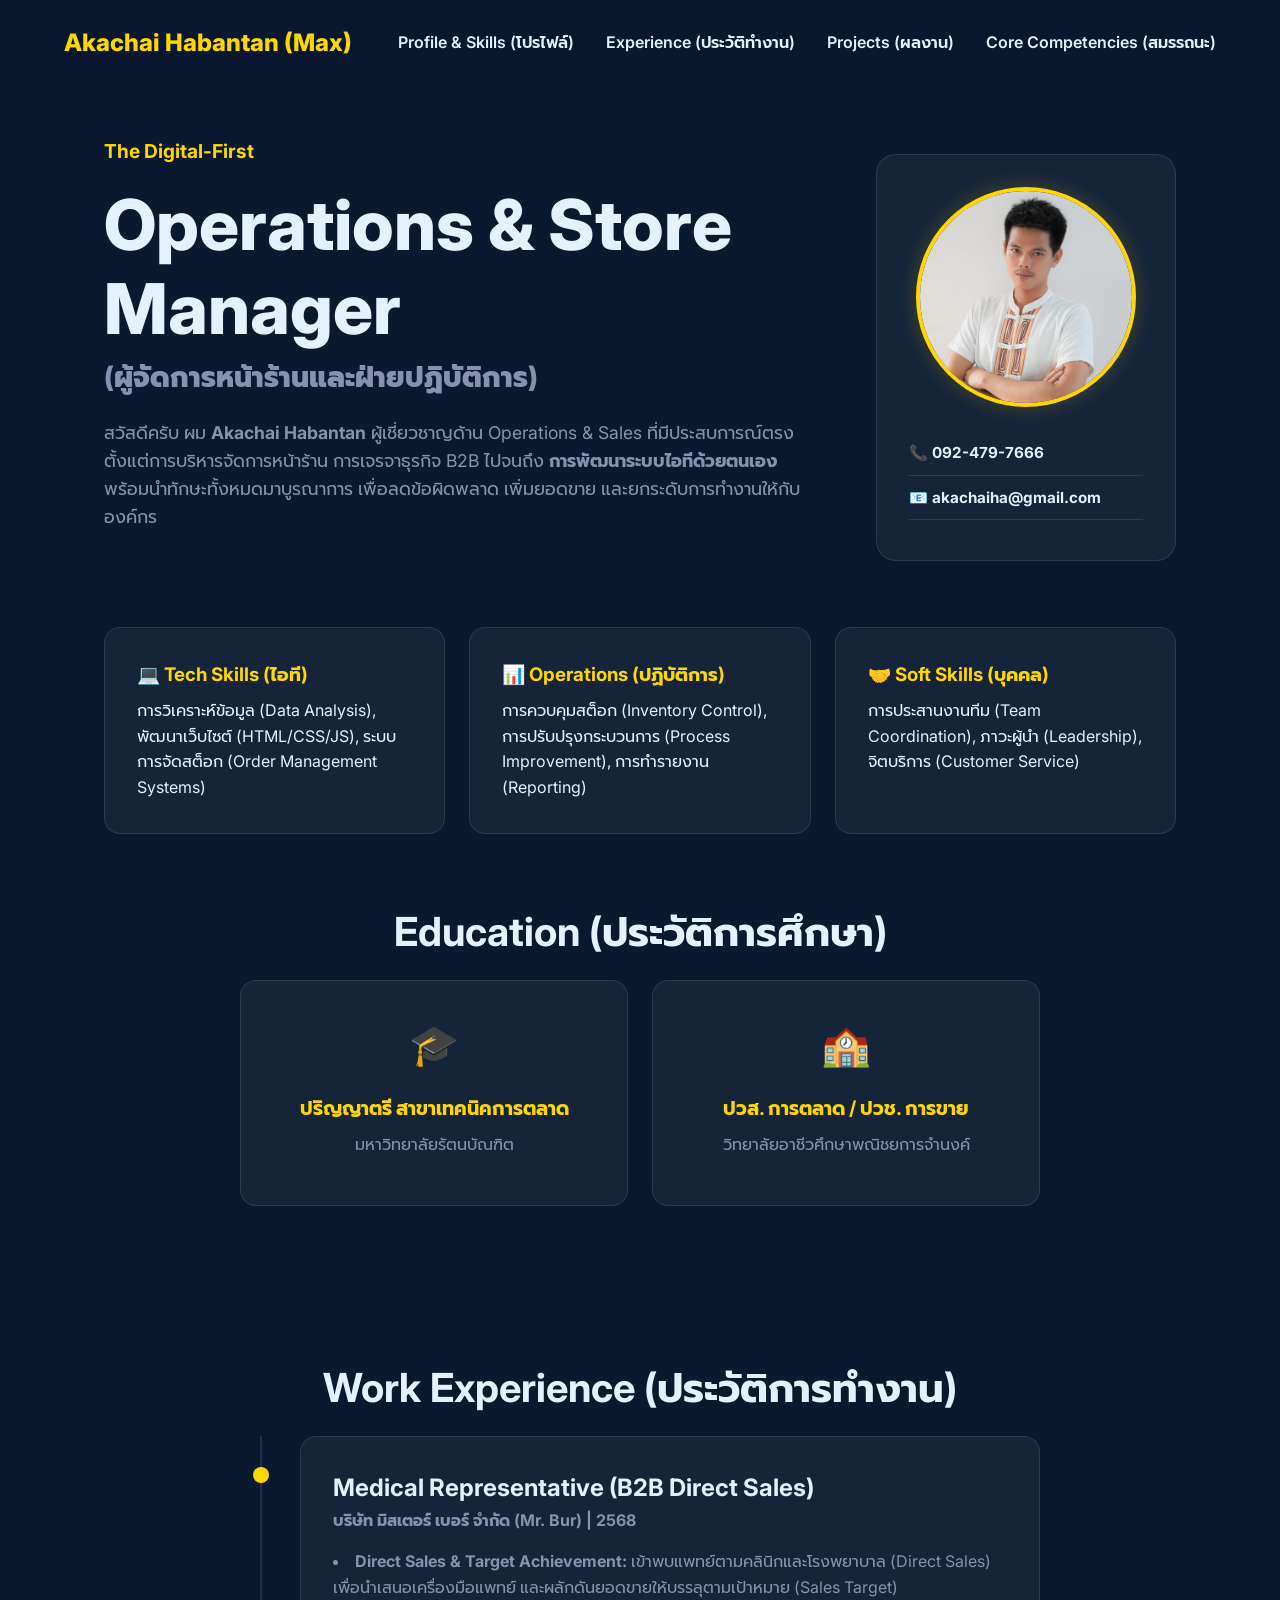
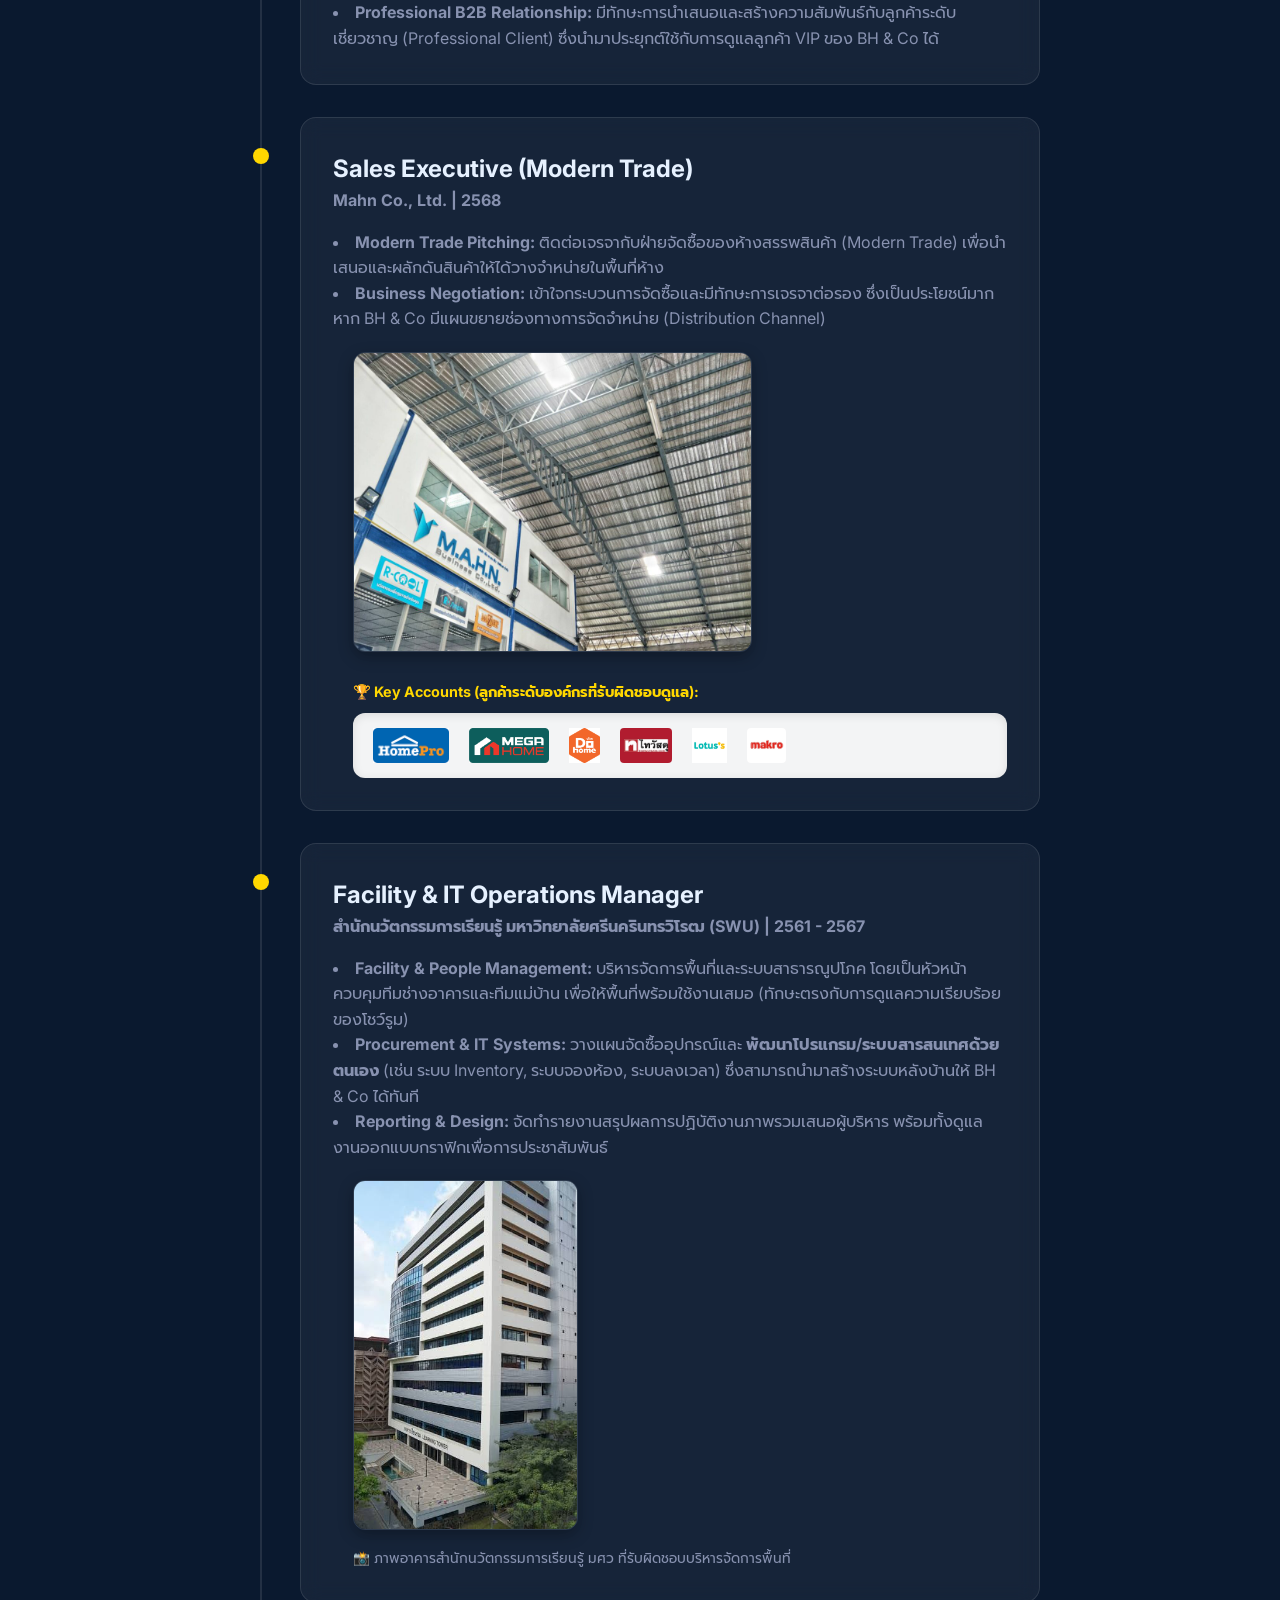
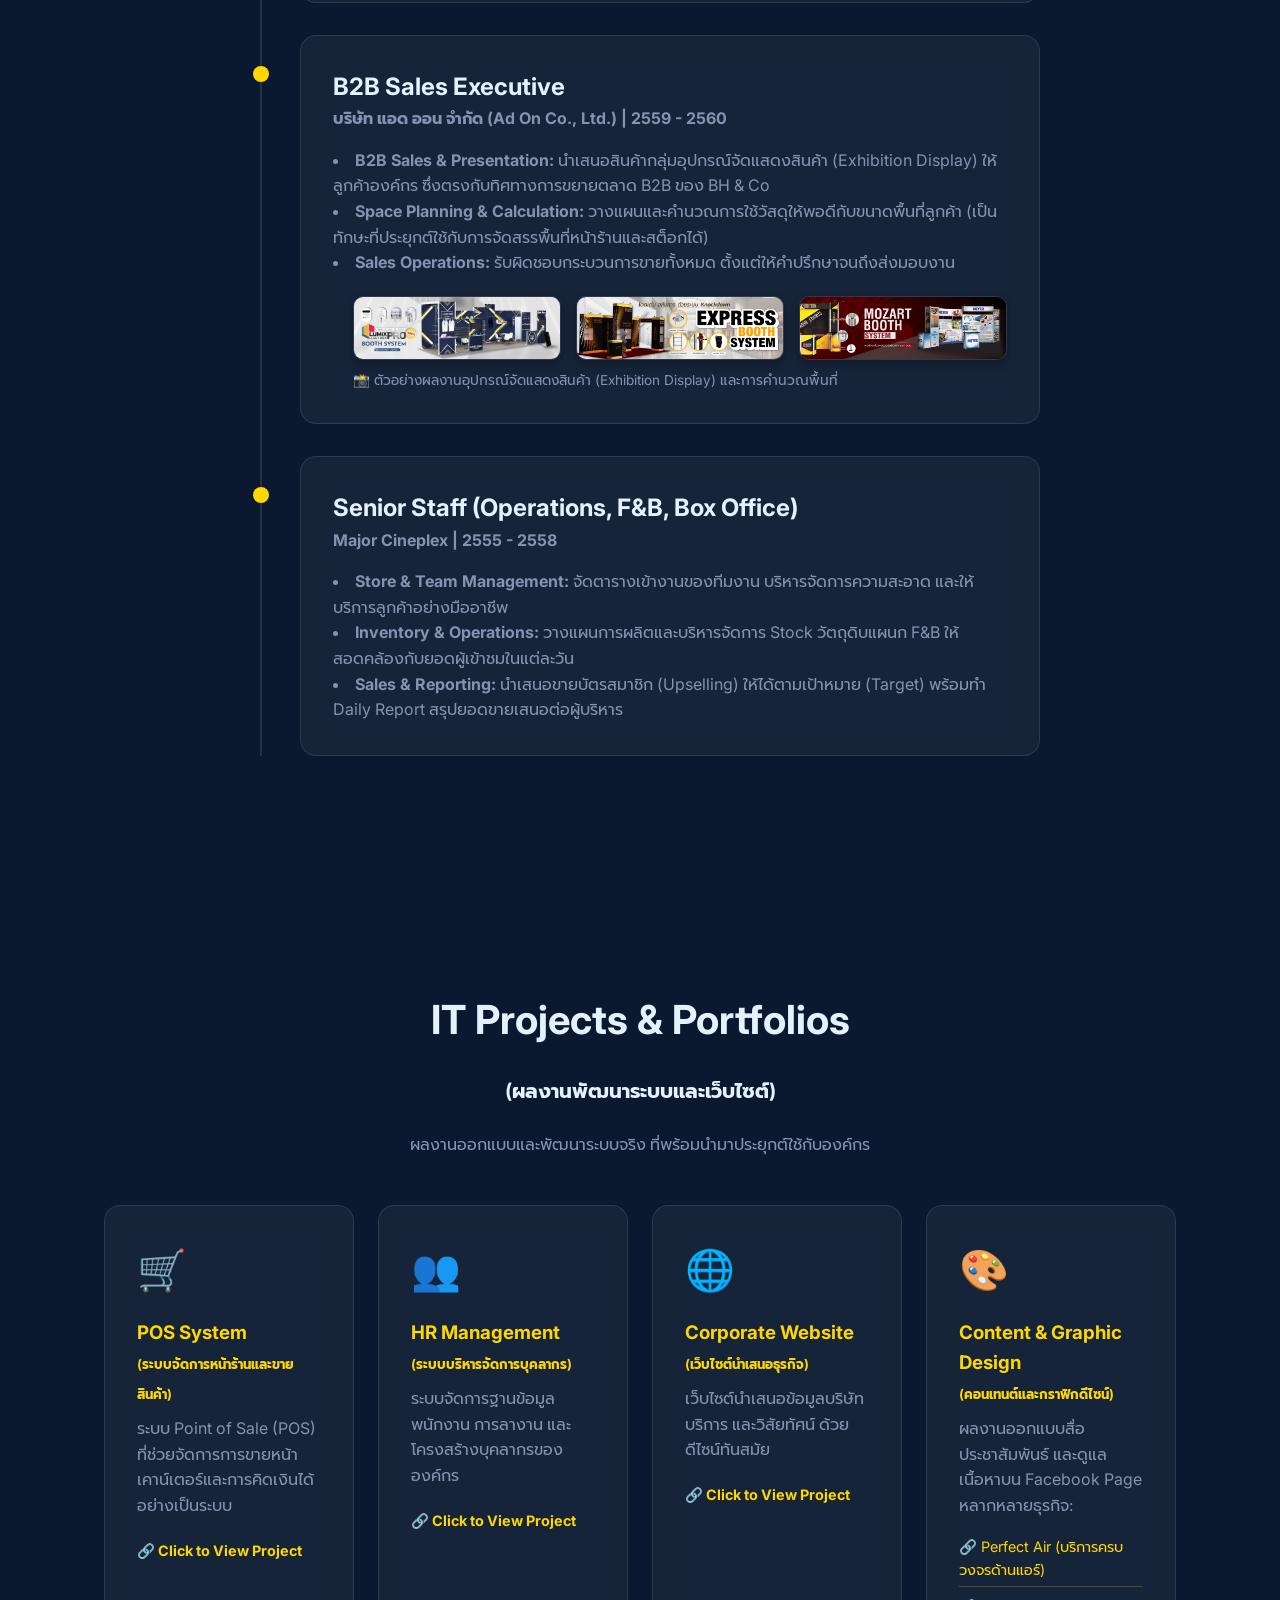
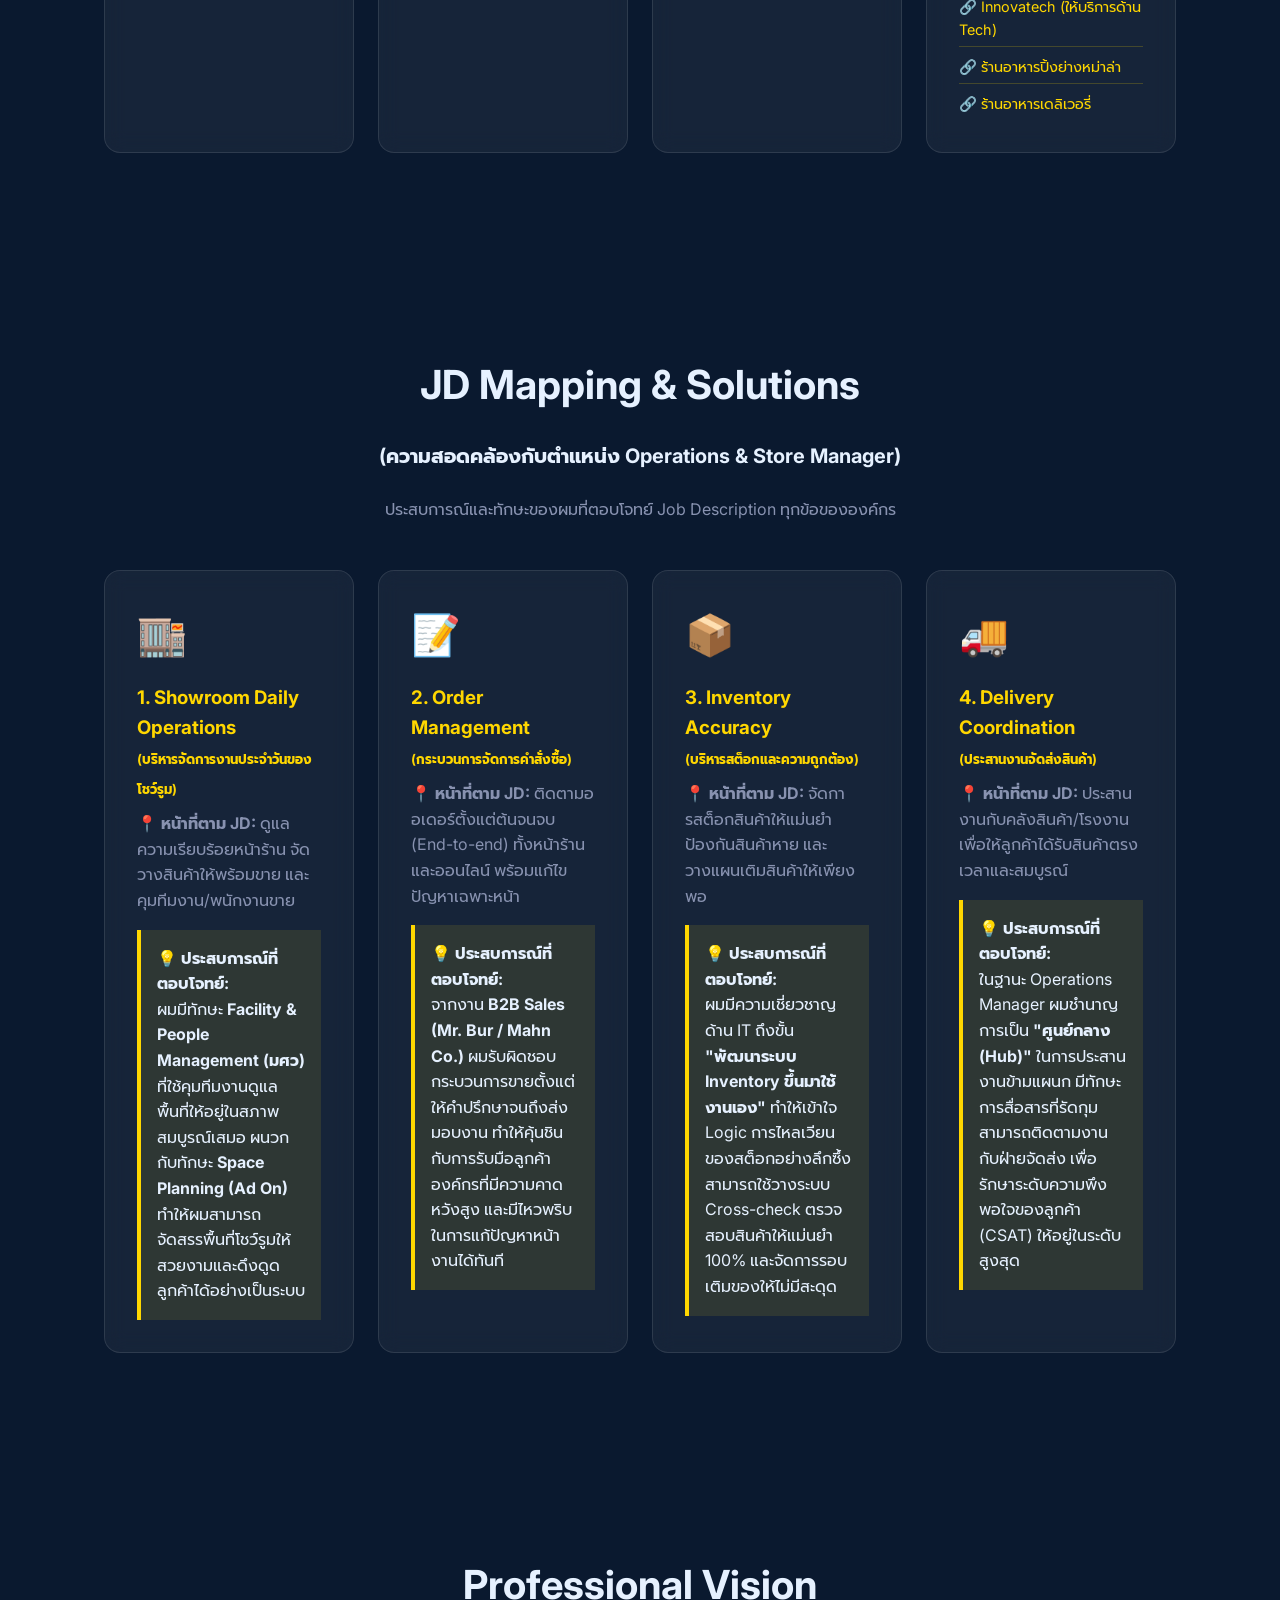
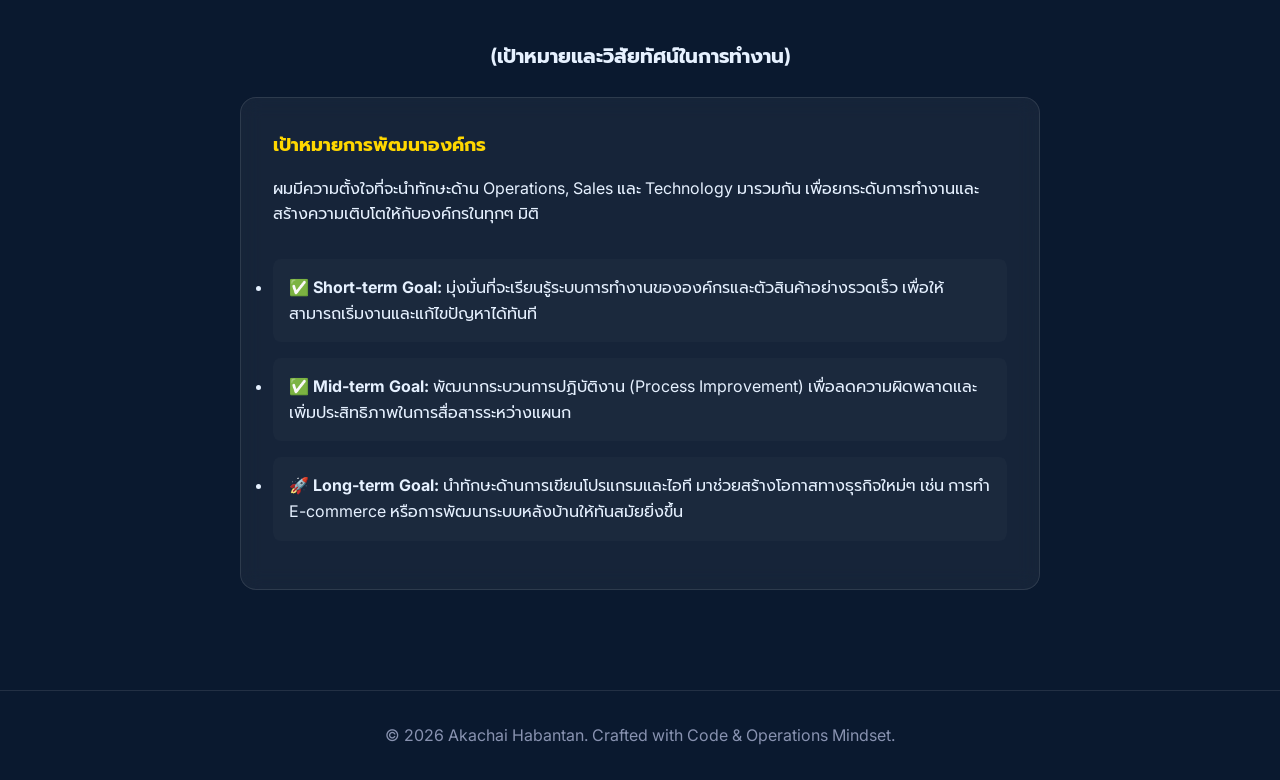
==== index.html @ c874ea47 "First Commit" ====
<!DOCTYPE html>
<html lang="th">
<head>
    <meta charset="UTF-8">
    <meta name="viewport" content="width=device-width, initial-scale=1.0">
    <title>Portfolio - Operations & Store Manager | Akachai Habantan</title>
    <!-- Google Fonts for Modern Typography -->
    <link rel="preconnect" href="https://fonts.googleapis.com">
    <link rel="preconnect" href="https://fonts.gstatic.com" crossorigin>
    <link href="https://fonts.googleapis.com/css2?family=Inter:wght@300;400;600;800&family=Prompt:wght@300;400;600;800&display=swap" rel="stylesheet">
    <link rel="stylesheet" href="style.css">
</head>
<body>

    <!-- Navigation -->
    <nav class="navbar">
        <div class="logo">Akachai Habantan (Max)</div>
        <ul class="nav-links">
            <li><a href="#about">Profile & Skills (โปรไฟล์)</a></li>
            <li><a href="#experience">Experience (ประวัติทำงาน)</a></li>
            <li><a href="#projects">Projects (ผลงาน)</a></li>
            <li><a href="#solutions">Core Competencies (สมรรถนะ)</a></li>
        </ul>
    </nav>

    <!-- Section 1: Who Am I & Skills -->
    <section id="about" class="hero fade-in">
        <div class="hero-content">
            <div class="hero-profile-container">
                <div class="hero-text">
                    <h2 class="subtitle">The Digital-First</h2>
                    <h1 class="title" style="line-height: 1.2;">Operations & Store Manager<br><span style="font-size: 0.4em; color: var(--text-muted); display: block; margin-top: 10px;">(ผู้จัดการหน้าร้านและฝ่ายปฏิบัติการ)</span></h1>
                    <p class="description">
                        สวัสดีครับ ผม <strong>Akachai Habantan</strong> ผู้เชี่ยวชาญด้าน Operations & Sales 
                        ที่มีประสบการณ์ตรงตั้งแต่การบริหารจัดการหน้าร้าน การเจรจาธุรกิจ B2B ไปจนถึง <strong>การพัฒนาระบบไอทีด้วยตนเอง</strong> 
                        พร้อมนำทักษะทั้งหมดมาบูรณาการ เพื่อลดข้อผิดพลาด เพิ่มยอดขาย และยกระดับการทำงานให้กับองค์กร
                    </p>
                </div>
                <div class="hero-image-contact glass">
                    <img src="image/profile.jpeg" alt="Akachai Habantan" class="profile-img">
                    <div class="contact-info">
                        <p>📞 <strong>092-479-7666</strong></p>
                        <p>📧 <strong>akachaiha@gmail.com</strong></p>
                    </div>
                </div>
            </div>
            
            <div class="skills-container">
                <div class="skill-card glass">
                    <h3>💻 Tech Skills (ไอที)</h3>
                    <p>การวิเคราะห์ข้อมูล (Data Analysis), พัฒนาเว็บไซต์ (HTML/CSS/JS), ระบบการจัดสต็อก (Order Management Systems)</p>
                </div>
                <div class="skill-card glass">
                    <h3>📊 Operations (ปฏิบัติการ)</h3>
                    <p>การควบคุมสต็อก (Inventory Control), การปรับปรุงกระบวนการ (Process Improvement), การทำรายงาน (Reporting)</p>
                </div>
                <div class="skill-card glass">
                    <h3>🤝 Soft Skills (บุคคล)</h3>
                    <p>การประสานงานทีม (Team Coordination), ภาวะผู้นำ (Leadership), จิตบริการ (Customer Service)</p>
                </div>
            </div>
        </div>
    </section>

    <!-- Education Section -->
    <section id="education" class="section fade-in" style="padding-top: 0; padding-bottom: 50px;">
        <h2 class="section-title">Education (ประวัติการศึกษา)</h2>
        <div class="grid-container" style="max-width: 800px; margin: 0 auto;">
            <div class="jd-card glass" style="text-align: center;">
                <div class="jd-icon">🎓</div>
                <h3 style="font-size: 1.2rem;">ปริญญาตรี สาขาเทคนิคการตลาด</h3>
                <p>มหาวิทยาลัยรัตนบัณฑิต</p>
            </div>
            <div class="jd-card glass" style="text-align: center;">
                <div class="jd-icon">🏫</div>
                <h3 style="font-size: 1.2rem;">ปวส. การตลาด / ปวช. การขาย</h3>
                <p>วิทยาลัยอาชีวศึกษาพณิชยการจำนงค์</p>
            </div>
        </div>
    </section>

    <!-- Section 2: Work Experience -->
    <section id="experience" class="section fade-in">
        <h2 class="section-title">Work Experience (ประวัติการทำงาน)</h2>
        <div class="timeline">
            <!-- Experience Item (MR Bur) -->
            <div class="timeline-item glass">
                <div class="timeline-dot"></div>
                <h3 class="job-title">Medical Representative (B2B Direct Sales)</h3>
                <h4 class="company-name">บริษัท มิสเตอร์ เบอร์ จำกัด (Mr. Bur) | 2568</h4>
                <ul class="job-details">
                    <li><strong>Direct Sales & Target Achievement:</strong> เข้าพบแพทย์ตามคลินิกและโรงพยาบาล (Direct Sales) เพื่อนำเสนอเครื่องมือแพทย์ และผลักดันยอดขายให้บรรลุตามเป้าหมาย (Sales Target)</li>
                    <li><strong>Professional B2B Relationship:</strong> มีทักษะการนำเสนอและสร้างความสัมพันธ์กับลูกค้าระดับเชี่ยวชาญ (Professional Client) ซึ่งนำมาประยุกต์ใช้กับการดูแลลูกค้า VIP ของ BH & Co ได้</li>
                </ul>
            </div>

            <!-- Experience Item (Mahn) -->
            <div class="timeline-item glass">
                <div class="timeline-dot"></div>
                <h3 class="job-title">Sales Executive (Modern Trade)</h3>
                <h4 class="company-name">Mahn Co., Ltd. | 2568</h4>
                <ul class="job-details">
                    <li><strong>Modern Trade Pitching:</strong> ติดต่อเจรจากับฝ่ายจัดซื้อของห้างสรรพสินค้า (Modern Trade) เพื่อนำเสนอและผลักดันสินค้าให้ได้วางจำหน่ายในพื้นที่ห้าง</li>
                    <li><strong>Business Negotiation:</strong> เข้าใจกระบวนการจัดซื้อและมีทักษะการเจรจาต่อรอง ซึ่งเป็นประโยชน์มากหาก BH & Co มีแผนขยายช่องทางการจัดจำหน่าย (Distribution Channel)</li>
                </ul>
                <div style="margin-top: 20px; margin-left: 20px;">
                    <img src="image/mahn.jpg" alt="Mahn Co., Ltd." style="max-width: 100%; max-height: 300px; border-radius: 12px; border: 1px solid var(--glass-border); box-shadow: 0 5px 15px rgba(0,0,0,0.3); margin-bottom: 20px;">
                    
                    <p style="font-size: 0.9em; color: var(--accent); font-weight: bold; margin-bottom: 10px;">🏆 Key Accounts (ลูกค้าระดับองค์กรที่รับผิดชอบดูแล):</p>
                    <div style="display: flex; flex-wrap: wrap; gap: 20px; align-items: center; justify-content: flex-start; background: rgba(255, 255, 255, 0.95); padding: 15px 20px; border-radius: 12px; box-shadow: inset 0 2px 10px rgba(0,0,0,0.1);">
                        <img src="image/homepro.png" alt="HomePro" style="height: 35px; object-fit: contain;">
                        <img src="image/mega.png" alt="Mega Home" style="height: 35px; object-fit: contain;">
                        <img src="image/dohome.png" alt="DoHome" style="height: 35px; object-fit: contain;">
                        <img src="image/thai.jpg" alt="Thai Watsadu" style="height: 35px; object-fit: contain; border-radius: 4px;">
                        <img src="image/lotus.png" alt="Lotus's" style="height: 35px; object-fit: contain;">
                        <img src="image/makro.jpg" alt="Makro" style="height: 35px; object-fit: contain; border-radius: 4px;">
                    </div>
                </div>
            </div>

            <!-- Experience Item 1 -->
            <div class="timeline-item glass">
                <div class="timeline-dot"></div>
                <h3 class="job-title">Facility & IT Operations Manager</h3>
                <h4 class="company-name">สำนักนวัตกรรมการเรียนรู้ มหาวิทยาลัยศรีนครินทรวิโรฒ (SWU) | 2561 - 2567</h4>
                <ul class="job-details">
                    <li><strong>Facility & People Management:</strong> บริหารจัดการพื้นที่และระบบสาธารณูปโภค โดยเป็นหัวหน้าควบคุมทีมช่างอาคารและทีมแม่บ้าน เพื่อให้พื้นที่พร้อมใช้งานเสมอ (ทักษะตรงกับการดูแลความเรียบร้อยของโชว์รูม)</li>
                    <li><strong>Procurement & IT Systems:</strong> วางแผนจัดซื้ออุปกรณ์และ <strong>พัฒนาโปรแกรม/ระบบสารสนเทศด้วยตนเอง</strong> (เช่น ระบบ Inventory, ระบบจองห้อง, ระบบลงเวลา) ซึ่งสามารถนำมาสร้างระบบหลังบ้านให้ BH & Co ได้ทันที</li>
                    <li><strong>Reporting & Design:</strong> จัดทำรายงานสรุปผลการปฏิบัติงานภาพรวมเสนอผู้บริหาร พร้อมทั้งดูแลงานออกแบบกราฟิกเพื่อการประชาสัมพันธ์</li>
                </ul>
                <div style="margin-top: 20px; text-align: left; margin-left: 20px;">
                    <img src="image/learningtower.jpg" alt="Learning Tower SWU" style="max-width: 100%; max-height: 350px; border-radius: 12px; border: 1px solid var(--glass-border); box-shadow: 0 5px 15px rgba(0,0,0,0.3);">
                    <p style="font-size: 0.85em; color: var(--text-muted); margin-top: 10px;">📸 ภาพอาคารสำนักนวัตกรรมการเรียนรู้ มศว ที่รับผิดชอบบริหารจัดการพื้นที่</p>
                </div>
            </div>

            <!-- Experience Item 2 -->
            <div class="timeline-item glass">
                <div class="timeline-dot"></div>
                <h3 class="job-title">B2B Sales Executive</h3>
                <h4 class="company-name">บริษัท แอด ออน จำกัด (Ad On Co., Ltd.) | 2559 - 2560</h4>
                <ul class="job-details">
                    <li><strong>B2B Sales & Presentation:</strong> นำเสนอสินค้ากลุ่มอุปกรณ์จัดแสดงสินค้า (Exhibition Display) ให้ลูกค้าองค์กร ซึ่งตรงกับทิศทางการขยายตลาด B2B ของ BH & Co</li>
                    <li><strong>Space Planning & Calculation:</strong> วางแผนและคำนวณการใช้วัสดุให้พอดีกับขนาดพื้นที่ลูกค้า (เป็นทักษะที่ประยุกต์ใช้กับการจัดสรรพื้นที่หน้าร้านและสต็อกได้)</li>
                    <li><strong>Sales Operations:</strong> รับผิดชอบกระบวนการขายทั้งหมด ตั้งแต่ให้คำปรึกษาจนถึงส่งมอบงาน</li>
                </ul>
                <div style="margin-top: 20px; display: flex; gap: 15px; flex-wrap: wrap; margin-left: 20px;">
                    <img src="image/adon1.jpg" alt="Ad On Exhibition 1" style="flex: 1; min-width: 150px; max-height: 200px; object-fit: cover; border-radius: 10px; border: 1px solid var(--glass-border); box-shadow: 0 4px 10px rgba(0,0,0,0.3);">
                    <img src="image/adon2.jpg" alt="Ad On Exhibition 2" style="flex: 1; min-width: 150px; max-height: 200px; object-fit: cover; border-radius: 10px; border: 1px solid var(--glass-border); box-shadow: 0 4px 10px rgba(0,0,0,0.3);">
                    <img src="image/adon3.webp" alt="Ad On Exhibition 3" style="flex: 1; min-width: 150px; max-height: 200px; object-fit: cover; border-radius: 10px; border: 1px solid var(--glass-border); box-shadow: 0 4px 10px rgba(0,0,0,0.3);">
                </div>
                <p style="font-size: 0.85em; color: var(--text-muted); margin-top: 10px; margin-left: 20px;">📸 ตัวอย่างผลงานอุปกรณ์จัดแสดงสินค้า (Exhibition Display) และการคำนวณพื้นที่</p>
            </div>

            <!-- Experience Item 2 -->
            <div class="timeline-item glass">
                <div class="timeline-dot"></div>
                <h3 class="job-title">Senior Staff (Operations, F&B, Box Office)</h3>
                <h4 class="company-name">Major Cineplex | 2555 - 2558</h4>
                <ul class="job-details">
                    <li><strong>Store & Team Management:</strong> จัดตารางเข้างานของทีมงาน บริหารจัดการความสะอาด และให้บริการลูกค้าอย่างมืออาชีพ</li>
                    <li><strong>Inventory & Operations:</strong> วางแผนการผลิตและบริหารจัดการ Stock วัตถุดิบแผนก F&B ให้สอดคล้องกับยอดผู้เข้าชมในแต่ละวัน</li>
                    <li><strong>Sales & Reporting:</strong> นำเสนอขายบัตรสมาชิก (Upselling) ให้ได้ตามเป้าหมาย (Target) พร้อมทำ Daily Report สรุปยอดขายเสนอต่อผู้บริหาร</li>
                </ul>
            </div>
        </div>
    </section>

    <!-- Section: Projects & Portfolio -->
    <section id="projects" class="section fade-in">
        <h2 class="section-title">IT Projects & Portfolios<br><span style="font-size: 0.5em;">(ผลงานพัฒนาระบบและเว็บไซต์)</span></h2>
        <p class="section-subtitle">ผลงานออกแบบและพัฒนาระบบจริง ที่พร้อมนำมาประยุกต์ใช้กับองค์กร</p>
        
        <div class="grid-container">
            <a href="http://vegetaable-11b8f.web.app" target="_blank" style="text-decoration: none; color: inherit; display: block;">
                <div class="jd-card glass" style="height: 100%;">
                    <div class="jd-icon">🛒</div>
                    <h3>POS System<br><span style="font-size: 0.7em;">(ระบบจัดการหน้าร้านและขายสินค้า)</span></h3>
                    <p>ระบบ Point of Sale (POS) ที่ช่วยจัดการการขายหน้าเคาน์เตอร์และการคิดเงินได้อย่างเป็นระบบ</p>
                    <div style="margin-top: 20px; color: var(--accent); font-weight: bold; font-size: 0.9em;">🔗 Click to View Project</div>
                </div>
            </a>
            
            <a href="https://hrmocup.web.app/" target="_blank" style="text-decoration: none; color: inherit; display: block;">
                <div class="jd-card glass" style="height: 100%;">
                    <div class="jd-icon">👥</div>
                    <h3>HR Management<br><span style="font-size: 0.7em;">(ระบบบริหารจัดการบุคลากร)</span></h3>
                    <p>ระบบจัดการฐานข้อมูลพนักงาน การลางาน และโครงสร้างบุคลากรขององค์กร</p>
                    <div style="margin-top: 20px; color: var(--accent); font-weight: bold; font-size: 0.9em;">🔗 Click to View Project</div>
                </div>
            </a>

            <a href="https://innovatech-eec80.web.app/" target="_blank" style="text-decoration: none; color: inherit; display: block;">
                <div class="jd-card glass" style="height: 100%;">
                    <div class="jd-icon">🌐</div>
                    <h3>Corporate Website<br><span style="font-size: 0.7em;">(เว็บไซต์นำเสนอธุรกิจ)</span></h3>
                    <p>เว็บไซต์นำเสนอข้อมูลบริษัท บริการ และวิสัยทัศน์ ด้วยดีไซน์ทันสมัย</p>
                    <div style="margin-top: 20px; color: var(--accent); font-weight: bold; font-size: 0.9em;">🔗 Click to View Project</div>
                </div>
            </a>

            <div class="jd-card glass" style="height: 100%;">
                <div class="jd-icon">🎨</div>
                <h3>Content & Graphic Design<br><span style="font-size: 0.7em;">(คอนเทนต์และกราฟิกดีไซน์)</span></h3>
                <p>ผลงานออกแบบสื่อประชาสัมพันธ์ และดูแลเนื้อหาบน Facebook Page หลากหลายธุรกิจ:</p>
                <div style="margin-top: 15px; display: flex; flex-direction: column; gap: 8px;">
                    <a href="https://www.facebook.com/profile.php?id=61560240474804" target="_blank" style="color: var(--accent); text-decoration: none; font-size: 0.9em; border-bottom: 1px solid rgba(255,215,0,0.2); padding-bottom: 5px;">🔗 Perfect Air (บริการครบวงจรด้านแอร์)</a>
                    <a href="https://www.facebook.com/profile.php?id=61586024618442" target="_blank" style="color: var(--accent); text-decoration: none; font-size: 0.9em; border-bottom: 1px solid rgba(255,215,0,0.2); padding-bottom: 5px;">🔗 Innovatech (ให้บริการด้าน Tech)</a>
                    <a href="https://www.facebook.com/profile.php?id=100080216171968" target="_blank" style="color: var(--accent); text-decoration: none; font-size: 0.9em; border-bottom: 1px solid rgba(255,215,0,0.2); padding-bottom: 5px;">🔗 ร้านอาหารปิ้งย่างหม่าล่า</a>
                    <a href="https://www.facebook.com/profile.php?id=100067878427419" target="_blank" style="color: var(--accent); text-decoration: none; font-size: 0.9em; padding-bottom: 5px;">🔗 ร้านอาหารเดลิเวอรี่</a>
                </div>
            </div>
        </div>
    </section>

    <!-- Section 3: JD Mapping -->
    <section id="solutions" class="section fade-in">
        <h2 class="section-title">JD Mapping & Solutions<br><span style="font-size: 0.5em;">(ความสอดคล้องกับตำแหน่ง Operations & Store Manager)</span></h2>
        <p class="section-subtitle">ประสบการณ์และทักษะของผมที่ตอบโจทย์ Job Description ทุกข้อขององค์กร</p>
        
        <div class="grid-container">
            <div class="jd-card glass">
                <div class="jd-icon">🏬</div>
                <h3>1. Showroom Daily Operations<br><span style="font-size: 0.7em;">(บริหารจัดการงานประจำวันของโชว์รูม)</span></h3>
                <p><strong>📍 หน้าที่ตาม JD:</strong> ดูแลความเรียบร้อยหน้าร้าน จัดวางสินค้าให้พร้อมขาย และคุมทีมงาน/พนักงานขาย</p>
                <div class="solution"><strong>💡 ประสบการณ์ที่ตอบโจทย์:</strong> <br>ผมมีทักษะ <strong>Facility & People Management (มศว)</strong> ที่ใช้คุมทีมงานดูแลพื้นที่ให้อยู่ในสภาพสมบูรณ์เสมอ ผนวกกับทักษะ <strong>Space Planning (Ad On)</strong> ทำให้ผมสามารถจัดสรรพื้นที่โชว์รูมให้สวยงามและดึงดูดลูกค้าได้อย่างเป็นระบบ</div>
            </div>
            
            <div class="jd-card glass">
                <div class="jd-icon">📝</div>
                <h3>2. Order Management<br><span style="font-size: 0.7em;">(กระบวนการจัดการคำสั่งซื้อ)</span></h3>
                <p><strong>📍 หน้าที่ตาม JD:</strong> ติดตามออเดอร์ตั้งแต่ต้นจนจบ (End-to-end) ทั้งหน้าร้านและออนไลน์ พร้อมแก้ไขปัญหาเฉพาะหน้า</p>
                <div class="solution"><strong>💡 ประสบการณ์ที่ตอบโจทย์:</strong> <br>จากงาน <strong>B2B Sales (Mr. Bur / Mahn Co.)</strong> ผมรับผิดชอบกระบวนการขายตั้งแต่ให้คำปรึกษาจนถึงส่งมอบงาน ทำให้คุ้นชินกับการรับมือลูกค้าองค์กรที่มีความคาดหวังสูง และมีไหวพริบในการแก้ปัญหาหน้างานได้ทันที</div>
            </div>

            <div class="jd-card glass">
                <div class="jd-icon">📦</div>
                <h3>3. Inventory Accuracy<br><span style="font-size: 0.7em;">(บริหารสต็อกและความถูกต้อง)</span></h3>
                <p><strong>📍 หน้าที่ตาม JD:</strong> จัดการสต็อกสินค้าให้แม่นยำ ป้องกันสินค้าหาย และวางแผนเติมสินค้าให้เพียงพอ</p>
                <div class="solution"><strong>💡 ประสบการณ์ที่ตอบโจทย์:</strong> <br>ผมมีความเชี่ยวชาญด้าน IT ถึงขั้น <strong>"พัฒนาระบบ Inventory ขึ้นมาใช้งานเอง"</strong> ทำให้เข้าใจ Logic การไหลเวียนของสต็อกอย่างลึกซึ้ง สามารถใช้วางระบบ Cross-check ตรวจสอบสินค้าให้แม่นยำ 100% และจัดการรอบเติมของให้ไม่มีสะดุด</div>
            </div>

            <div class="jd-card glass">
                <div class="jd-icon">🚚</div>
                <h3>4. Delivery Coordination<br><span style="font-size: 0.7em;">(ประสานงานจัดส่งสินค้า)</span></h3>
                <p><strong>📍 หน้าที่ตาม JD:</strong> ประสานงานกับคลังสินค้า/โรงงาน เพื่อให้ลูกค้าได้รับสินค้าตรงเวลาและสมบูรณ์</p>
                <div class="solution"><strong>💡 ประสบการณ์ที่ตอบโจทย์:</strong> <br>ในฐานะ Operations Manager ผมชำนาญการเป็น <strong>"ศูนย์กลาง (Hub)"</strong> ในการประสานงานข้ามแผนก มีทักษะการสื่อสารที่รัดกุม สามารถติดตามงานกับฝ่ายจัดส่ง เพื่อรักษาระดับความพึงพอใจของลูกค้า (CSAT) ให้อยู่ในระดับสูงสุด</div>
            </div>
        </div>
    </section>

    <!-- Section 4: Professional Vision -->
    <section id="value" class="section fade-in">
        <h2 class="section-title">Professional Vision<br><span style="font-size: 0.5em;">(เป้าหมายและวิสัยทัศน์ในการทำงาน)</span></h2>
        <div class="vision-container glass">
            <h3>เป้าหมายการพัฒนาองค์กร</h3>
            <p class="vision-text">
                ผมมีความตั้งใจที่จะนำทักษะด้าน Operations, Sales และ Technology มารวมกัน เพื่อยกระดับการทำงานและสร้างความเติบโตให้กับองค์กรในทุกๆ มิติ
            </p>
            <ul class="vision-list">
                <li>✅ <strong>Short-term Goal:</strong> มุ่งมั่นที่จะเรียนรู้ระบบการทำงานขององค์กรและตัวสินค้าอย่างรวดเร็ว เพื่อให้สามารถเริ่มงานและแก้ไขปัญหาได้ทันที</li>
                <li>✅ <strong>Mid-term Goal:</strong> พัฒนากระบวนการปฏิบัติงาน (Process Improvement) เพื่อลดความผิดพลาดและเพิ่มประสิทธิภาพในการสื่อสารระหว่างแผนก</li>
                <li>🚀 <strong>Long-term Goal:</strong> นำทักษะด้านการเขียนโปรแกรมและไอที มาช่วยสร้างโอกาสทางธุรกิจใหม่ๆ เช่น การทำ E-commerce หรือการพัฒนาระบบหลังบ้านให้ทันสมัยยิ่งขึ้น</li>
            </ul>
        </div>
    </section>

    <footer>
        <p>© 2026 Akachai Habantan. Crafted with Code & Operations Mindset.</p>
    </footer>

    <script src="script.js"></script>
</body>
</html>
---- style.css ----
:root {
    --bg-dark: #0A192F;
    --text-main: #E6F1FF;
    --text-muted: #8892B0;
    --accent: #FFD700;
    --glass-bg: rgba(255, 255, 255, 0.05);
    --glass-border: rgba(255, 255, 255, 0.1);
}
* { margin: 0; padding: 0; box-sizing: border-box; }
body {
    font-family: 'Inter', 'Prompt', sans-serif;
    background-color: var(--bg-dark);
    color: var(--text-main);
    line-height: 1.6;
    overflow-x: hidden;
}
.glass {
    background: var(--glass-bg);
    backdrop-filter: blur(10px);
    border: 1px solid var(--glass-border);
    border-radius: 16px;
    padding: 2rem;
    transition: transform 0.3s ease, box-shadow 0.3s ease;
}
.glass:hover {
    transform: translateY(-5px);
    box-shadow: 0 10px 30px rgba(0, 0, 0, 0.5);
    border: 1px solid rgba(255, 215, 0, 0.3);
}
.navbar {
    display: flex; justify-content: space-between; align-items: center;
    padding: 1.5rem 5%; position: fixed; width: 100%; top: 0; z-index: 1000;
    background: rgba(10, 25, 47, 0.85); backdrop-filter: blur(10px);
}
.logo { font-weight: 800; font-size: 1.5rem; color: var(--accent); }
.nav-links { list-style: none; display: flex; gap: 2rem; }
.nav-links a { color: var(--text-main); text-decoration: none; font-weight: 600; }
.nav-links a:hover { color: var(--accent); }
.section { padding: 100px 5%; max-width: 1200px; margin: 0 auto; }
.section-title { font-size: 2.5rem; margin-bottom: 1rem; text-align: center; }
.section-subtitle { text-align: center; color: var(--text-muted); margin-bottom: 3rem; }
.hero { min-height: 100vh; display: flex; align-items: center; padding: 0 5%; max-width: 1200px; margin: 0 auto; padding-top: 120px; padding-bottom: 50px; }
.hero-profile-container { display: flex; gap: 4rem; align-items: center; flex-wrap: wrap; margin-bottom: 3rem; justify-content: space-between; }
.hero-text { flex: 1; min-width: 300px; }
.hero-image-contact { flex: 0 0 300px; text-align: center; display: flex; flex-direction: column; align-items: center; gap: 1rem; margin: 0 auto; padding: 2rem; border-radius: 20px; }
.profile-img { width: 220px; height: 220px; border-radius: 50%; object-fit: cover; border: 4px solid var(--accent); box-shadow: 0 0 20px rgba(255, 215, 0, 0.2); }
.contact-info { font-size: 0.95rem; color: var(--text-main); line-height: 1.8; margin-top: 1rem; text-align: left; width: 100%;}
.contact-info p { border-bottom: 1px solid var(--glass-border); padding-bottom: 0.5rem; margin-bottom: 0.5rem;}
.subtitle { color: var(--accent); font-size: 1.2rem; margin-bottom: 1rem; }
.title { font-size: clamp(40px, 8vw, 70px); font-weight: 800; margin-bottom: 1.5rem; }
.description { color: var(--text-muted); font-size: 1.1rem; max-width: 700px; margin-bottom: 3rem; }
.skills-container, .grid-container { display: grid; grid-template-columns: repeat(auto-fit, minmax(250px, 1fr)); gap: 1.5rem; }
.skill-card h3, .jd-card h3 { color: var(--accent); margin-bottom: 0.5rem; }
.timeline { position: relative; max-width: 800px; margin: 0 auto; }
.timeline::before { content: ''; position: absolute; width: 2px; background: var(--glass-border); top: 0; bottom: 0; left: 20px; }
.timeline-item { position: relative; margin-bottom: 2rem; margin-left: 60px; }
.timeline-dot { position: absolute; width: 16px; height: 16px; background: var(--accent); border-radius: 50%; left: -48px; top: 30px; }
.job-title { font-size: 1.5rem; }
.company-name { color: var(--text-muted); margin-bottom: 1rem; }
.job-details { list-style-position: inside; color: var(--text-muted); }
.jd-card .jd-icon { font-size: 2.5rem; margin-bottom: 1rem; }
.jd-card p { color: var(--text-muted); margin-bottom: 1rem; }
.jd-card .solution { color: var(--text-main); background: rgba(255, 215, 0, 0.1); padding: 1rem; border-left: 4px solid var(--accent); }
.vision-container { max-width: 800px; margin: 0 auto; }
.vision-container h3 { color: var(--accent); margin-bottom: 1rem; }
.vision-text { margin-bottom: 2rem; }
.vision-list li { margin-bottom: 1rem; background: rgba(255,255,255,0.02); padding: 1rem; border-radius: 8px; }
footer { text-align: center; padding: 2rem; color: var(--text-muted); border-top: 1px solid var(--glass-border); }
.fade-in { opacity: 0; transform: translateY(30px); transition: opacity 0.8s, transform 0.8s; }
.fade-in.appear { opacity: 1; transform: translateY(0); }
/* Responsive Design for Tablets & Mobile */
@media (max-width: 992px) {
    .hero-profile-container { gap: 2rem; }
}

@media (max-width: 768px) {
    .navbar { flex-direction: column; gap: 15px; padding: 1rem; }
    .nav-links { flex-wrap: wrap; justify-content: center; gap: 15px; font-size: 0.9rem; }
    
    .hero { padding-top: 150px; text-align: center; }
    .hero-profile-container { flex-direction: column; align-items: center; justify-content: center; gap: 2rem; }
    .hero-text { min-width: 100%; }
    .description { margin: 0 auto 2rem auto; }
    .contact-info { text-align: center; }
    
    .section { padding: 60px 5%; }
    .section-title { font-size: 1.8rem; }
    
    .timeline::before { left: 0; }
    .timeline-item { margin-left: 20px; }
    .timeline-dot { left: -28px; }
    
    /* Overwrite hardcoded inline margins for mobile layout */
    .timeline-item div[style*="margin-left: 20px"] { margin-left: 0 !important; }
}

@media (max-width: 480px) {
    .title { font-size: 1.8rem; }
    .profile-img { width: 160px; height: 160px; }
    .glass { padding: 1.2rem; }
    .job-title { font-size: 1.2rem; }
}
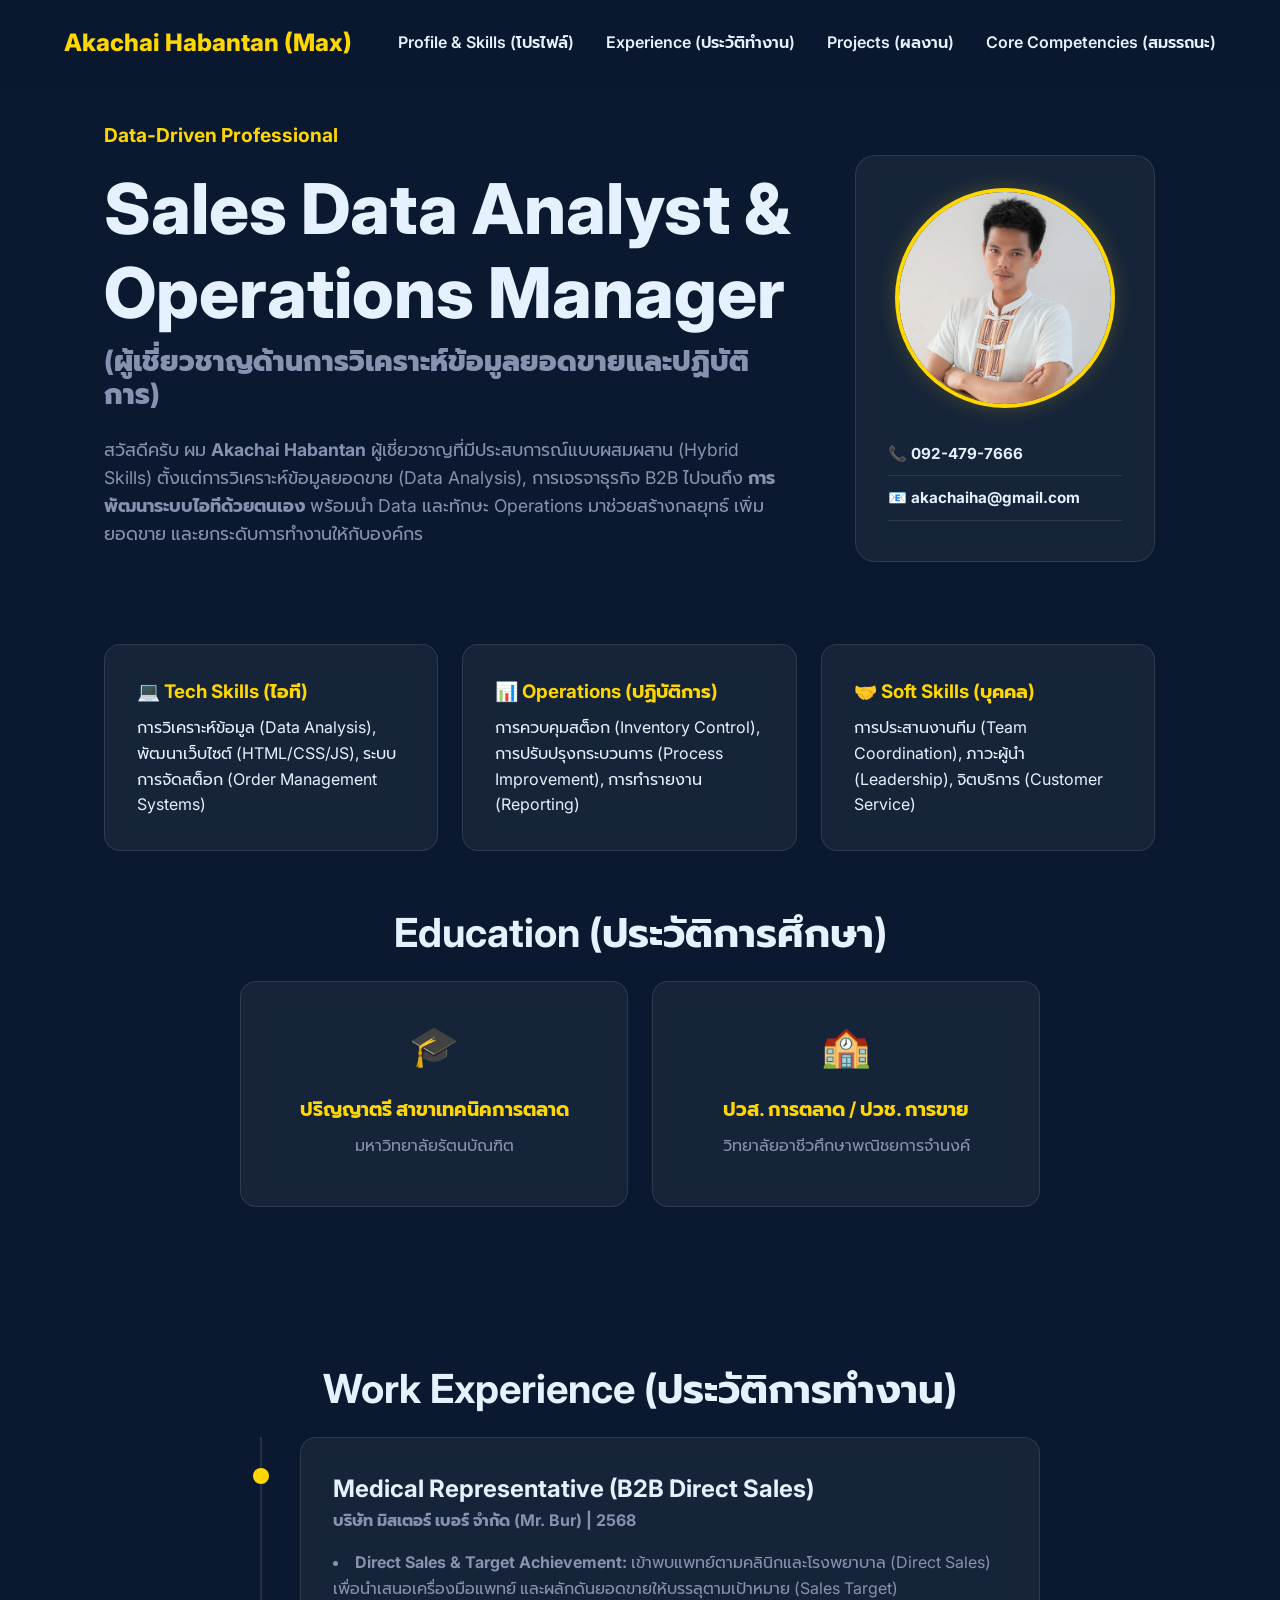
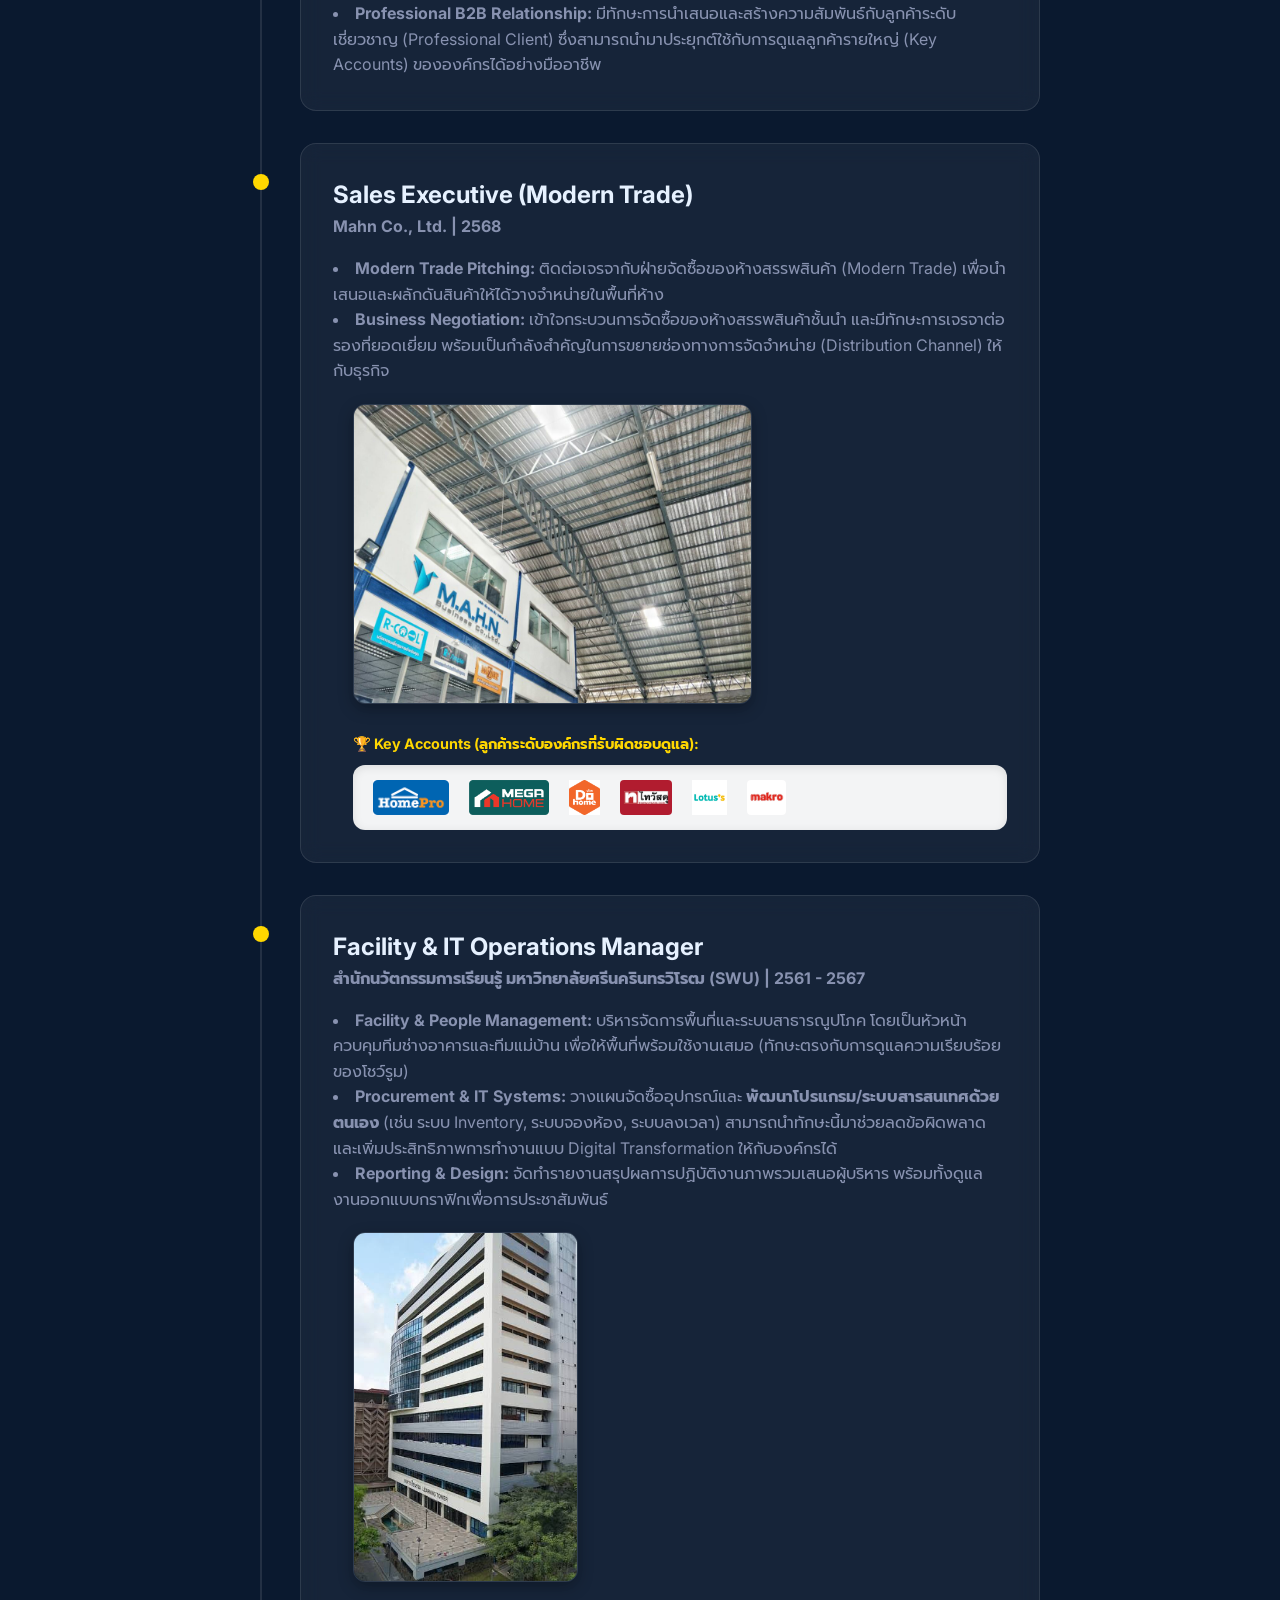
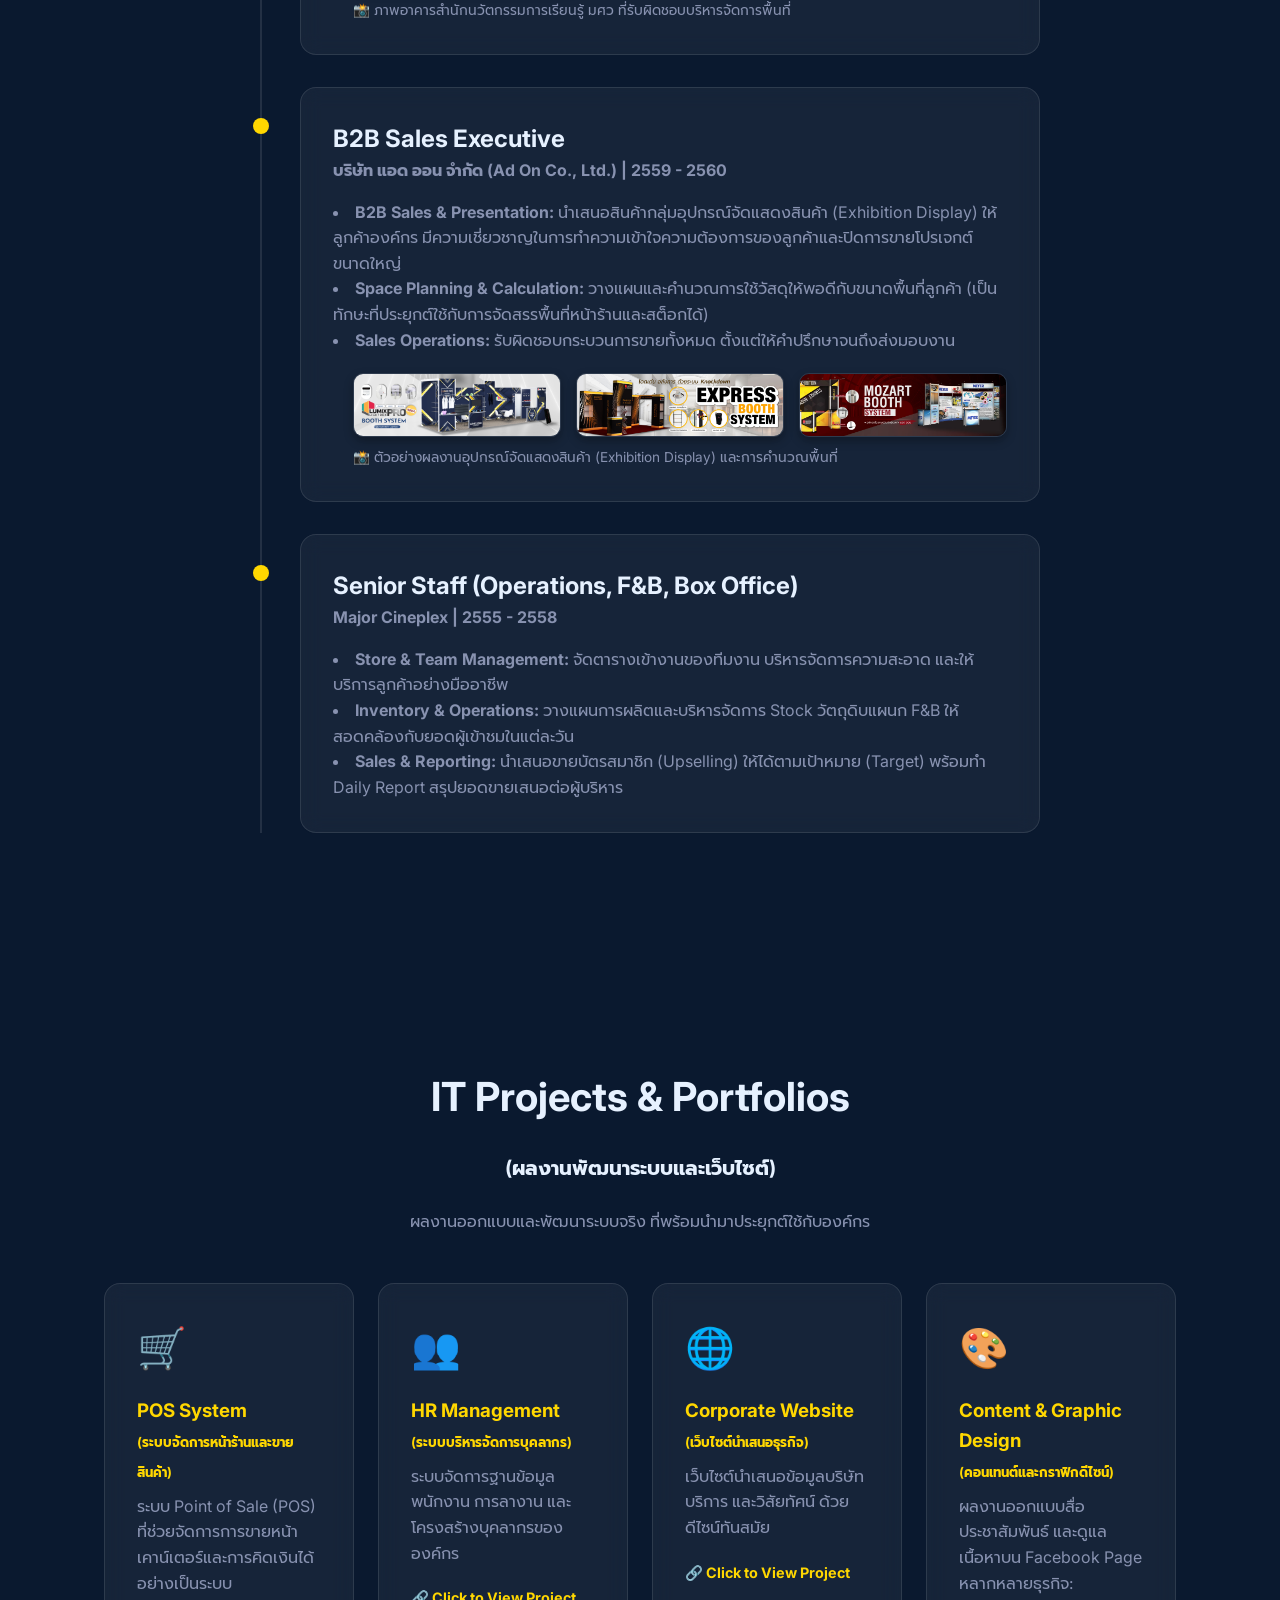
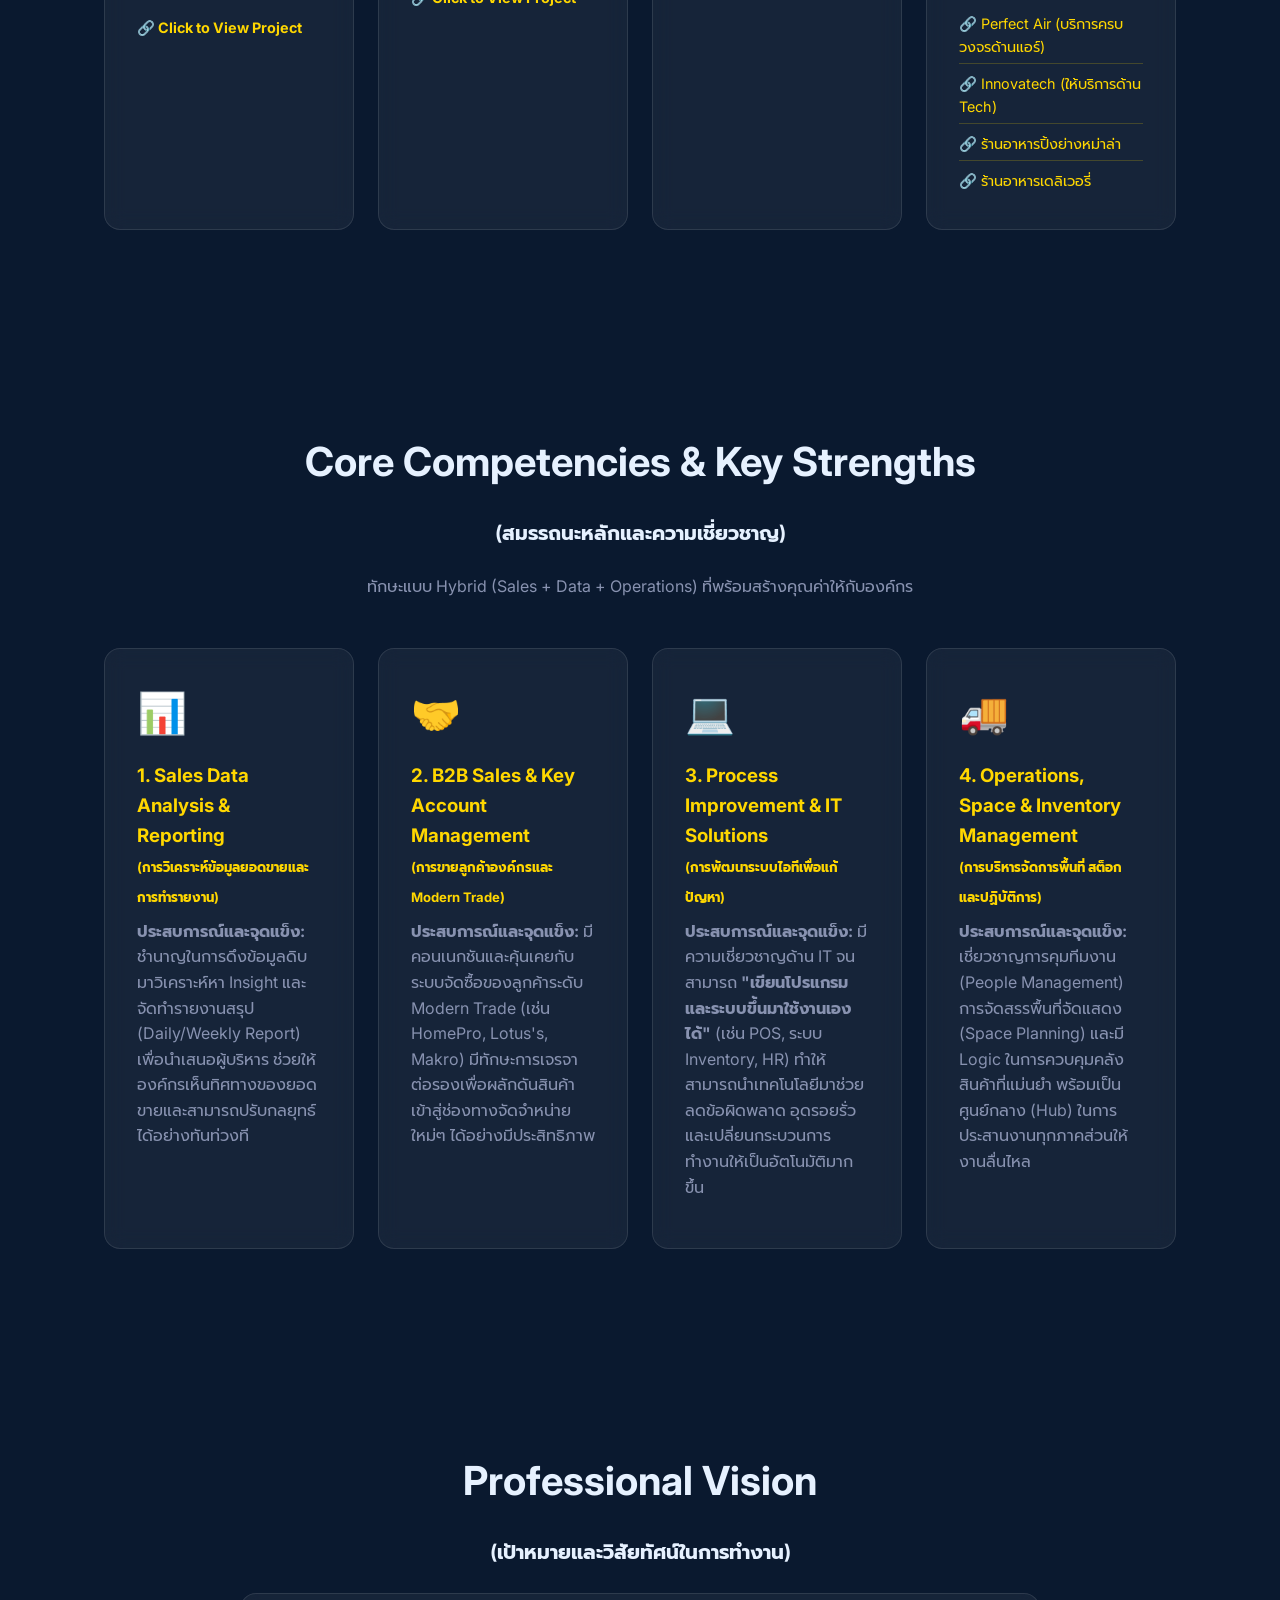
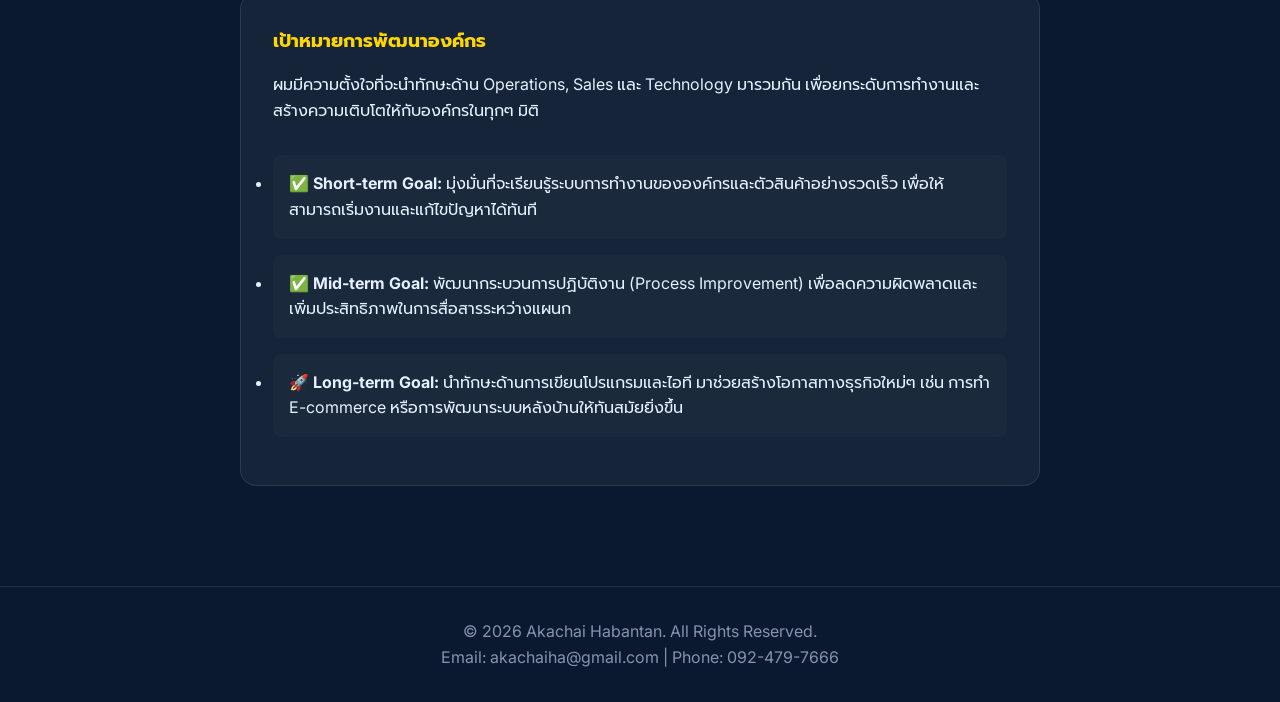
==== commit 94a5d6f9: "Update to general Sales Data Analyst portfolio" ====
--- a/index.html
+++ b/index.html
@@ -3,7 +3,7 @@
 <head>
     <meta charset="UTF-8">
     <meta name="viewport" content="width=device-width, initial-scale=1.0">
-    <title>Portfolio - Operations & Store Manager | Akachai Habantan</title>
+    <title>Portfolio - Sales Data Analyst & Operations | Akachai Habantan</title>
     <!-- Google Fonts for Modern Typography -->
     <link rel="preconnect" href="https://fonts.googleapis.com">
     <link rel="preconnect" href="https://fonts.gstatic.com" crossorigin>
@@ -28,12 +28,12 @@
         <div class="hero-content">
             <div class="hero-profile-container">
                 <div class="hero-text">
-                    <h2 class="subtitle">The Digital-First</h2>
-                    <h1 class="title" style="line-height: 1.2;">Operations & Store Manager<br><span style="font-size: 0.4em; color: var(--text-muted); display: block; margin-top: 10px;">(ผู้จัดการหน้าร้านและฝ่ายปฏิบัติการ)</span></h1>
+                    <h2 class="subtitle">Data-Driven Professional</h2>
+                    <h1 class="title" style="line-height: 1.2;">Sales Data Analyst &<br>Operations Manager<br><span style="font-size: 0.4em; color: var(--text-muted); display: block; margin-top: 10px;">(ผู้เชี่ยวชาญด้านการวิเคราะห์ข้อมูลยอดขายและปฏิบัติการ)</span></h1>
                     <p class="description">
-                        สวัสดีครับ ผม <strong>Akachai Habantan</strong> ผู้เชี่ยวชาญด้าน Operations & Sales 
-                        ที่มีประสบการณ์ตรงตั้งแต่การบริหารจัดการหน้าร้าน การเจรจาธุรกิจ B2B ไปจนถึง <strong>การพัฒนาระบบไอทีด้วยตนเอง</strong> 
-                        พร้อมนำทักษะทั้งหมดมาบูรณาการ เพื่อลดข้อผิดพลาด เพิ่มยอดขาย และยกระดับการทำงานให้กับองค์กร
+                        สวัสดีครับ ผม <strong>Akachai Habantan</strong> ผู้เชี่ยวชาญที่มีประสบการณ์แบบผสมผสาน (Hybrid Skills) 
+                        ตั้งแต่การวิเคราะห์ข้อมูลยอดขาย (Data Analysis), การเจรจาธุรกิจ B2B ไปจนถึง <strong>การพัฒนาระบบไอทีด้วยตนเอง</strong> 
+                        พร้อมนำ Data และทักษะ Operations มาช่วยสร้างกลยุทธ์ เพิ่มยอดขาย และยกระดับการทำงานให้กับองค์กร
                     </p>
                 </div>
                 <div class="hero-image-contact glass">
@@ -90,7 +90,7 @@
                 <h4 class="company-name">บริษัท มิสเตอร์ เบอร์ จำกัด (Mr. Bur) | 2568</h4>
                 <ul class="job-details">
                     <li><strong>Direct Sales & Target Achievement:</strong> เข้าพบแพทย์ตามคลินิกและโรงพยาบาล (Direct Sales) เพื่อนำเสนอเครื่องมือแพทย์ และผลักดันยอดขายให้บรรลุตามเป้าหมาย (Sales Target)</li>
-                    <li><strong>Professional B2B Relationship:</strong> มีทักษะการนำเสนอและสร้างความสัมพันธ์กับลูกค้าระดับเชี่ยวชาญ (Professional Client) ซึ่งนำมาประยุกต์ใช้กับการดูแลลูกค้า VIP ของ BH & Co ได้</li>
+                    <li><strong>Professional B2B Relationship:</strong> มีทักษะการนำเสนอและสร้างความสัมพันธ์กับลูกค้าระดับเชี่ยวชาญ (Professional Client) ซึ่งสามารถนำมาประยุกต์ใช้กับการดูแลลูกค้ารายใหญ่ (Key Accounts) ขององค์กรได้อย่างมืออาชีพ</li>
                 </ul>
             </div>
 
@@ -101,7 +101,7 @@
                 <h4 class="company-name">Mahn Co., Ltd. | 2568</h4>
                 <ul class="job-details">
                     <li><strong>Modern Trade Pitching:</strong> ติดต่อเจรจากับฝ่ายจัดซื้อของห้างสรรพสินค้า (Modern Trade) เพื่อนำเสนอและผลักดันสินค้าให้ได้วางจำหน่ายในพื้นที่ห้าง</li>
-                    <li><strong>Business Negotiation:</strong> เข้าใจกระบวนการจัดซื้อและมีทักษะการเจรจาต่อรอง ซึ่งเป็นประโยชน์มากหาก BH & Co มีแผนขยายช่องทางการจัดจำหน่าย (Distribution Channel)</li>
+                    <li><strong>Business Negotiation:</strong> เข้าใจกระบวนการจัดซื้อของห้างสรรพสินค้าชั้นนำ และมีทักษะการเจรจาต่อรองที่ยอดเยี่ยม พร้อมเป็นกำลังสำคัญในการขยายช่องทางการจัดจำหน่าย (Distribution Channel) ให้กับธุรกิจ</li>
                 </ul>
                 <div style="margin-top: 20px; margin-left: 20px;">
                     <img src="image/mahn.jpg" alt="Mahn Co., Ltd." style="max-width: 100%; max-height: 300px; border-radius: 12px; border: 1px solid var(--glass-border); box-shadow: 0 5px 15px rgba(0,0,0,0.3); margin-bottom: 20px;">
@@ -125,7 +125,7 @@
                 <h4 class="company-name">สำนักนวัตกรรมการเรียนรู้ มหาวิทยาลัยศรีนครินทรวิโรฒ (SWU) | 2561 - 2567</h4>
                 <ul class="job-details">
                     <li><strong>Facility & People Management:</strong> บริหารจัดการพื้นที่และระบบสาธารณูปโภค โดยเป็นหัวหน้าควบคุมทีมช่างอาคารและทีมแม่บ้าน เพื่อให้พื้นที่พร้อมใช้งานเสมอ (ทักษะตรงกับการดูแลความเรียบร้อยของโชว์รูม)</li>
-                    <li><strong>Procurement & IT Systems:</strong> วางแผนจัดซื้ออุปกรณ์และ <strong>พัฒนาโปรแกรม/ระบบสารสนเทศด้วยตนเอง</strong> (เช่น ระบบ Inventory, ระบบจองห้อง, ระบบลงเวลา) ซึ่งสามารถนำมาสร้างระบบหลังบ้านให้ BH & Co ได้ทันที</li>
+                    <li><strong>Procurement & IT Systems:</strong> วางแผนจัดซื้ออุปกรณ์และ <strong>พัฒนาโปรแกรม/ระบบสารสนเทศด้วยตนเอง</strong> (เช่น ระบบ Inventory, ระบบจองห้อง, ระบบลงเวลา) สามารถนำทักษะนี้มาช่วยลดข้อผิดพลาด และเพิ่มประสิทธิภาพการทำงานแบบ Digital Transformation ให้กับองค์กรได้</li>
                     <li><strong>Reporting & Design:</strong> จัดทำรายงานสรุปผลการปฏิบัติงานภาพรวมเสนอผู้บริหาร พร้อมทั้งดูแลงานออกแบบกราฟิกเพื่อการประชาสัมพันธ์</li>
                 </ul>
                 <div style="margin-top: 20px; text-align: left; margin-left: 20px;">
@@ -140,7 +140,7 @@
                 <h3 class="job-title">B2B Sales Executive</h3>
                 <h4 class="company-name">บริษัท แอด ออน จำกัด (Ad On Co., Ltd.) | 2559 - 2560</h4>
                 <ul class="job-details">
-                    <li><strong>B2B Sales & Presentation:</strong> นำเสนอสินค้ากลุ่มอุปกรณ์จัดแสดงสินค้า (Exhibition Display) ให้ลูกค้าองค์กร ซึ่งตรงกับทิศทางการขยายตลาด B2B ของ BH & Co</li>
+                    <li><strong>B2B Sales & Presentation:</strong> นำเสนอสินค้ากลุ่มอุปกรณ์จัดแสดงสินค้า (Exhibition Display) ให้ลูกค้าองค์กร มีความเชี่ยวชาญในการทำความเข้าใจความต้องการของลูกค้าและปิดการขายโปรเจกต์ขนาดใหญ่</li>
                     <li><strong>Space Planning & Calculation:</strong> วางแผนและคำนวณการใช้วัสดุให้พอดีกับขนาดพื้นที่ลูกค้า (เป็นทักษะที่ประยุกต์ใช้กับการจัดสรรพื้นที่หน้าร้านและสต็อกได้)</li>
                     <li><strong>Sales Operations:</strong> รับผิดชอบกระบวนการขายทั้งหมด ตั้งแต่ให้คำปรึกษาจนถึงส่งมอบงาน</li>
                 </ul>
@@ -213,38 +213,34 @@
         </div>
     </section>
 
-    <!-- Section 3: JD Mapping -->
+    <!-- Section 3: Core Competencies -->
     <section id="solutions" class="section fade-in">
-        <h2 class="section-title">JD Mapping & Solutions<br><span style="font-size: 0.5em;">(ความสอดคล้องกับตำแหน่ง Operations & Store Manager)</span></h2>
-        <p class="section-subtitle">ประสบการณ์และทักษะของผมที่ตอบโจทย์ Job Description ทุกข้อขององค์กร</p>
+        <h2 class="section-title">Core Competencies & Key Strengths<br><span style="font-size: 0.5em;">(สมรรถนะหลักและความเชี่ยวชาญ)</span></h2>
+        <p class="section-subtitle">ทักษะแบบ Hybrid (Sales + Data + Operations) ที่พร้อมสร้างคุณค่าให้กับองค์กร</p>
         
         <div class="grid-container">
             <div class="jd-card glass">
-                <div class="jd-icon">🏬</div>
-                <h3>1. Showroom Daily Operations<br><span style="font-size: 0.7em;">(บริหารจัดการงานประจำวันของโชว์รูม)</span></h3>
-                <p><strong>📍 หน้าที่ตาม JD:</strong> ดูแลความเรียบร้อยหน้าร้าน จัดวางสินค้าให้พร้อมขาย และคุมทีมงาน/พนักงานขาย</p>
-                <div class="solution"><strong>💡 ประสบการณ์ที่ตอบโจทย์:</strong> <br>ผมมีทักษะ <strong>Facility & People Management (มศว)</strong> ที่ใช้คุมทีมงานดูแลพื้นที่ให้อยู่ในสภาพสมบูรณ์เสมอ ผนวกกับทักษะ <strong>Space Planning (Ad On)</strong> ทำให้ผมสามารถจัดสรรพื้นที่โชว์รูมให้สวยงามและดึงดูดลูกค้าได้อย่างเป็นระบบ</div>
+                <div class="jd-icon">📊</div>
+                <h3>1. Sales Data Analysis & Reporting<br><span style="font-size: 0.7em;">(การวิเคราะห์ข้อมูลยอดขายและการทำรายงาน)</span></h3>
+                <p><strong>ประสบการณ์และจุดแข็ง:</strong> ชำนาญในการดึงข้อมูลดิบมาวิเคราะห์หา Insight และจัดทำรายงานสรุป (Daily/Weekly Report) เพื่อนำเสนอผู้บริหาร ช่วยให้องค์กรเห็นทิศทางของยอดขายและสามารถปรับกลยุทธ์ได้อย่างทันท่วงที</p>
             </div>
             
             <div class="jd-card glass">
-                <div class="jd-icon">📝</div>
-                <h3>2. Order Management<br><span style="font-size: 0.7em;">(กระบวนการจัดการคำสั่งซื้อ)</span></h3>
-                <p><strong>📍 หน้าที่ตาม JD:</strong> ติดตามออเดอร์ตั้งแต่ต้นจนจบ (End-to-end) ทั้งหน้าร้านและออนไลน์ พร้อมแก้ไขปัญหาเฉพาะหน้า</p>
-                <div class="solution"><strong>💡 ประสบการณ์ที่ตอบโจทย์:</strong> <br>จากงาน <strong>B2B Sales (Mr. Bur / Mahn Co.)</strong> ผมรับผิดชอบกระบวนการขายตั้งแต่ให้คำปรึกษาจนถึงส่งมอบงาน ทำให้คุ้นชินกับการรับมือลูกค้าองค์กรที่มีความคาดหวังสูง และมีไหวพริบในการแก้ปัญหาหน้างานได้ทันที</div>
-            </div>
-
-            <div class="jd-card glass">
-                <div class="jd-icon">📦</div>
-                <h3>3. Inventory Accuracy<br><span style="font-size: 0.7em;">(บริหารสต็อกและความถูกต้อง)</span></h3>
-                <p><strong>📍 หน้าที่ตาม JD:</strong> จัดการสต็อกสินค้าให้แม่นยำ ป้องกันสินค้าหาย และวางแผนเติมสินค้าให้เพียงพอ</p>
-                <div class="solution"><strong>💡 ประสบการณ์ที่ตอบโจทย์:</strong> <br>ผมมีความเชี่ยวชาญด้าน IT ถึงขั้น <strong>"พัฒนาระบบ Inventory ขึ้นมาใช้งานเอง"</strong> ทำให้เข้าใจ Logic การไหลเวียนของสต็อกอย่างลึกซึ้ง สามารถใช้วางระบบ Cross-check ตรวจสอบสินค้าให้แม่นยำ 100% และจัดการรอบเติมของให้ไม่มีสะดุด</div>
+                <div class="jd-icon">🤝</div>
+                <h3>2. B2B Sales & Key Account Management<br><span style="font-size: 0.7em;">(การขายลูกค้าองค์กรและ Modern Trade)</span></h3>
+                <p><strong>ประสบการณ์และจุดแข็ง:</strong> มีคอนเนกชันและคุ้นเคยกับระบบจัดซื้อของลูกค้าระดับ Modern Trade (เช่น HomePro, Lotus's, Makro) มีทักษะการเจรจาต่อรองเพื่อผลักดันสินค้าเข้าสู่ช่องทางจัดจำหน่ายใหม่ๆ ได้อย่างมีประสิทธิภาพ</p>
+            </div>
+
+            <div class="jd-card glass">
+                <div class="jd-icon">💻</div>
+                <h3>3. Process Improvement & IT Solutions<br><span style="font-size: 0.7em;">(การพัฒนาระบบไอทีเพื่อแก้ปัญหา)</span></h3>
+                <p><strong>ประสบการณ์และจุดแข็ง:</strong> มีความเชี่ยวชาญด้าน IT จนสามารถ <strong>"เขียนโปรแกรมและระบบขึ้นมาใช้งานเองได้"</strong> (เช่น POS, ระบบ Inventory, HR) ทำให้สามารถนำเทคโนโลยีมาช่วยลดข้อผิดพลาด อุดรอยรั่ว และเปลี่ยนกระบวนการทำงานให้เป็นอัตโนมัติมากขึ้น</p>
             </div>
 
             <div class="jd-card glass">
                 <div class="jd-icon">🚚</div>
-                <h3>4. Delivery Coordination<br><span style="font-size: 0.7em;">(ประสานงานจัดส่งสินค้า)</span></h3>
-                <p><strong>📍 หน้าที่ตาม JD:</strong> ประสานงานกับคลังสินค้า/โรงงาน เพื่อให้ลูกค้าได้รับสินค้าตรงเวลาและสมบูรณ์</p>
-                <div class="solution"><strong>💡 ประสบการณ์ที่ตอบโจทย์:</strong> <br>ในฐานะ Operations Manager ผมชำนาญการเป็น <strong>"ศูนย์กลาง (Hub)"</strong> ในการประสานงานข้ามแผนก มีทักษะการสื่อสารที่รัดกุม สามารถติดตามงานกับฝ่ายจัดส่ง เพื่อรักษาระดับความพึงพอใจของลูกค้า (CSAT) ให้อยู่ในระดับสูงสุด</div>
+                <h3>4. Operations, Space & Inventory Management<br><span style="font-size: 0.7em;">(การบริหารจัดการพื้นที่ สต็อก และปฏิบัติการ)</span></h3>
+                <p><strong>ประสบการณ์และจุดแข็ง:</strong> เชี่ยวชาญการคุมทีมงาน (People Management) การจัดสรรพื้นที่จัดแสดง (Space Planning) และมี Logic ในการควบคุมคลังสินค้าที่แม่นยำ พร้อมเป็นศูนย์กลาง (Hub) ในการประสานงานทุกภาคส่วนให้งานลื่นไหล</p>
             </div>
         </div>
     </section>
@@ -265,8 +261,10 @@
         </div>
     </section>
 
+    <!-- Footer -->
     <footer>
-        <p>© 2026 Akachai Habantan. Crafted with Code & Operations Mindset.</p>
+        <p>&copy; 2026 Akachai Habantan. All Rights Reserved.</p>
+        <p>Email: akachaiha@gmail.com | Phone: 092-479-7666</p>
     </footer>
 
     <script src="script.js"></script>
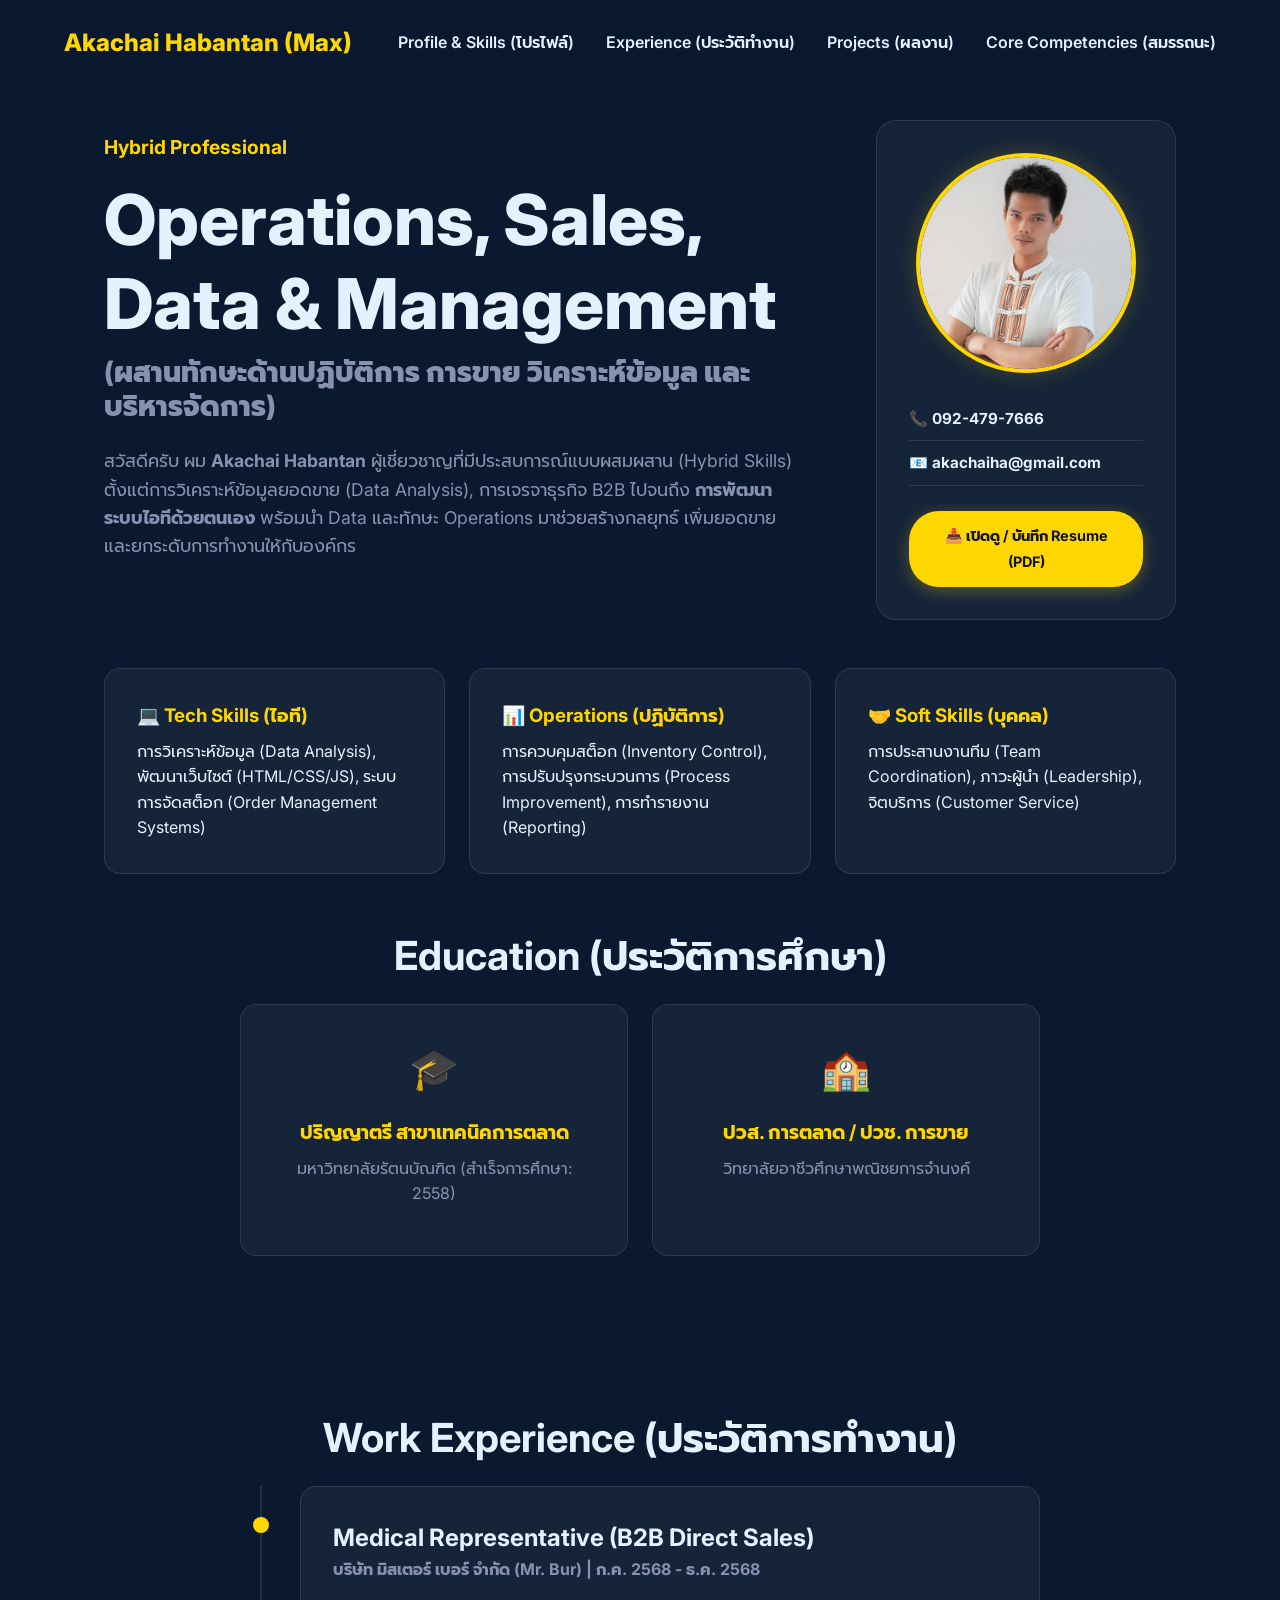
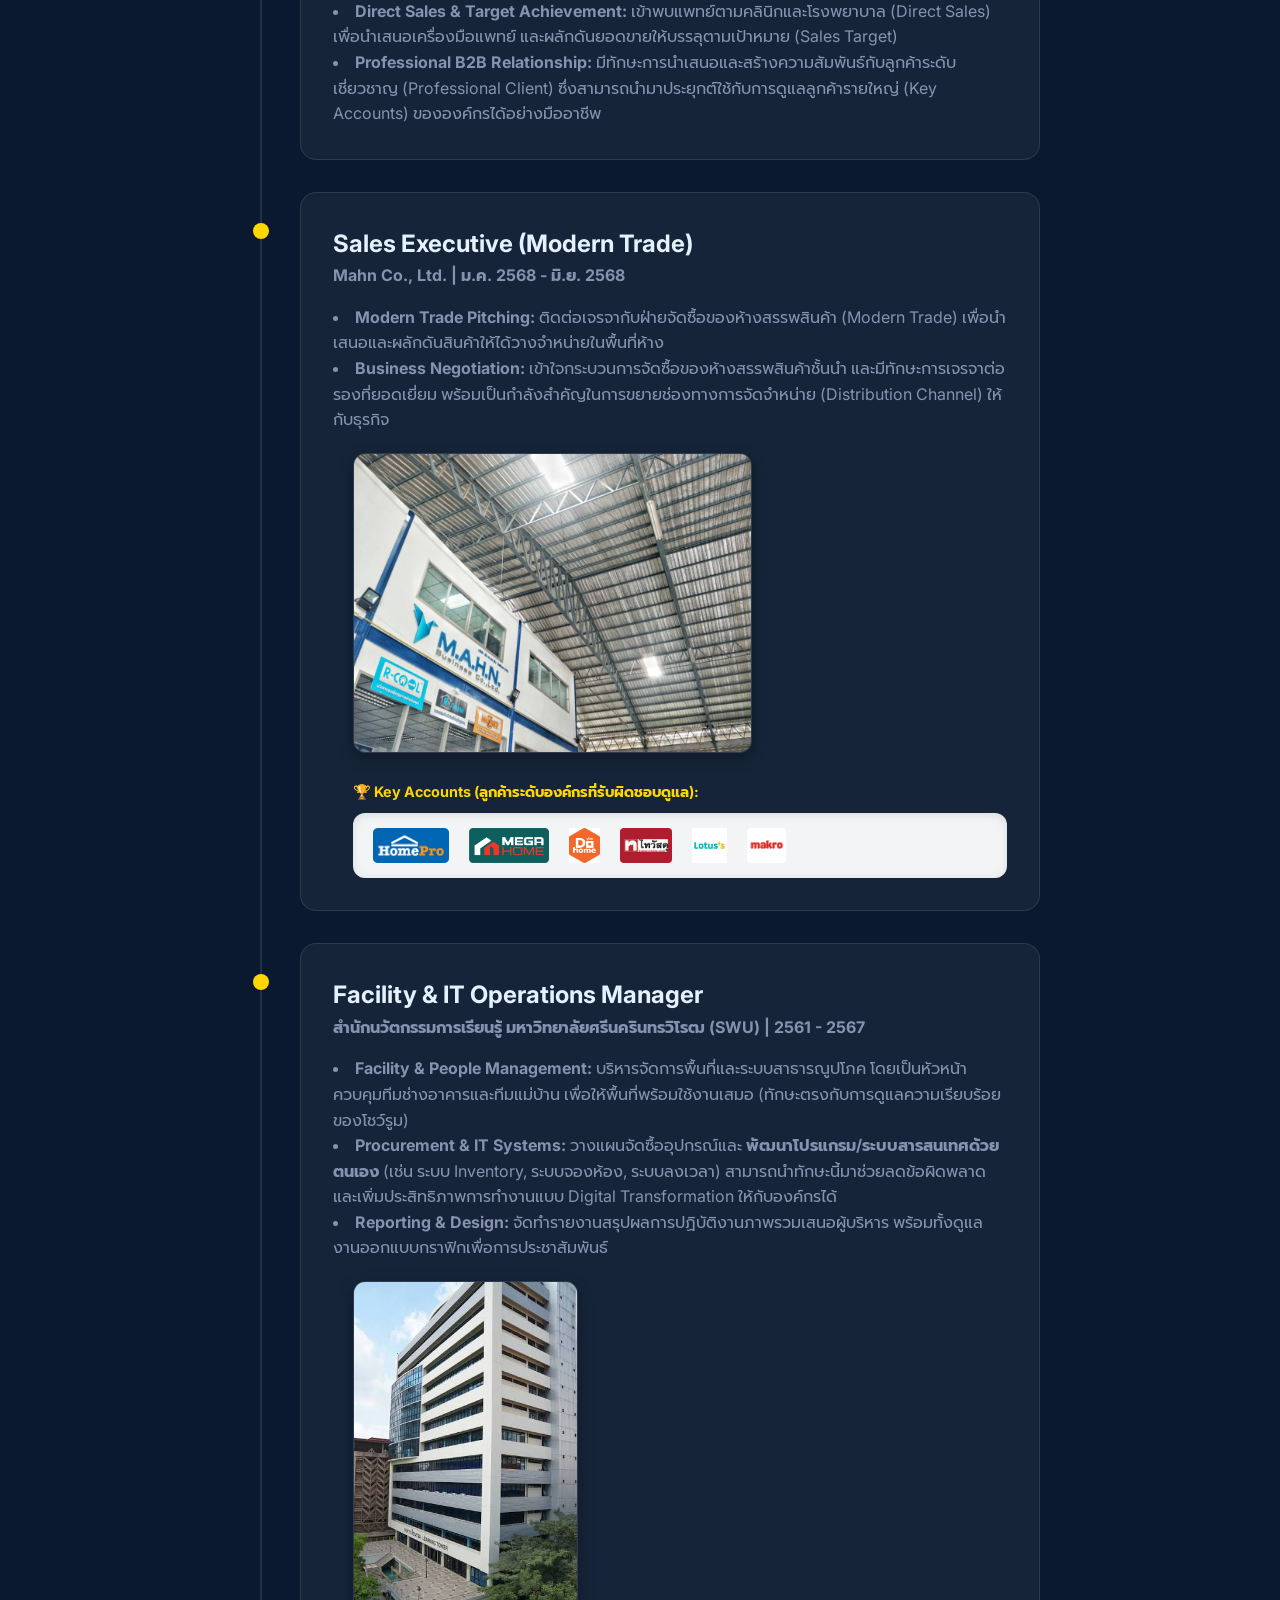
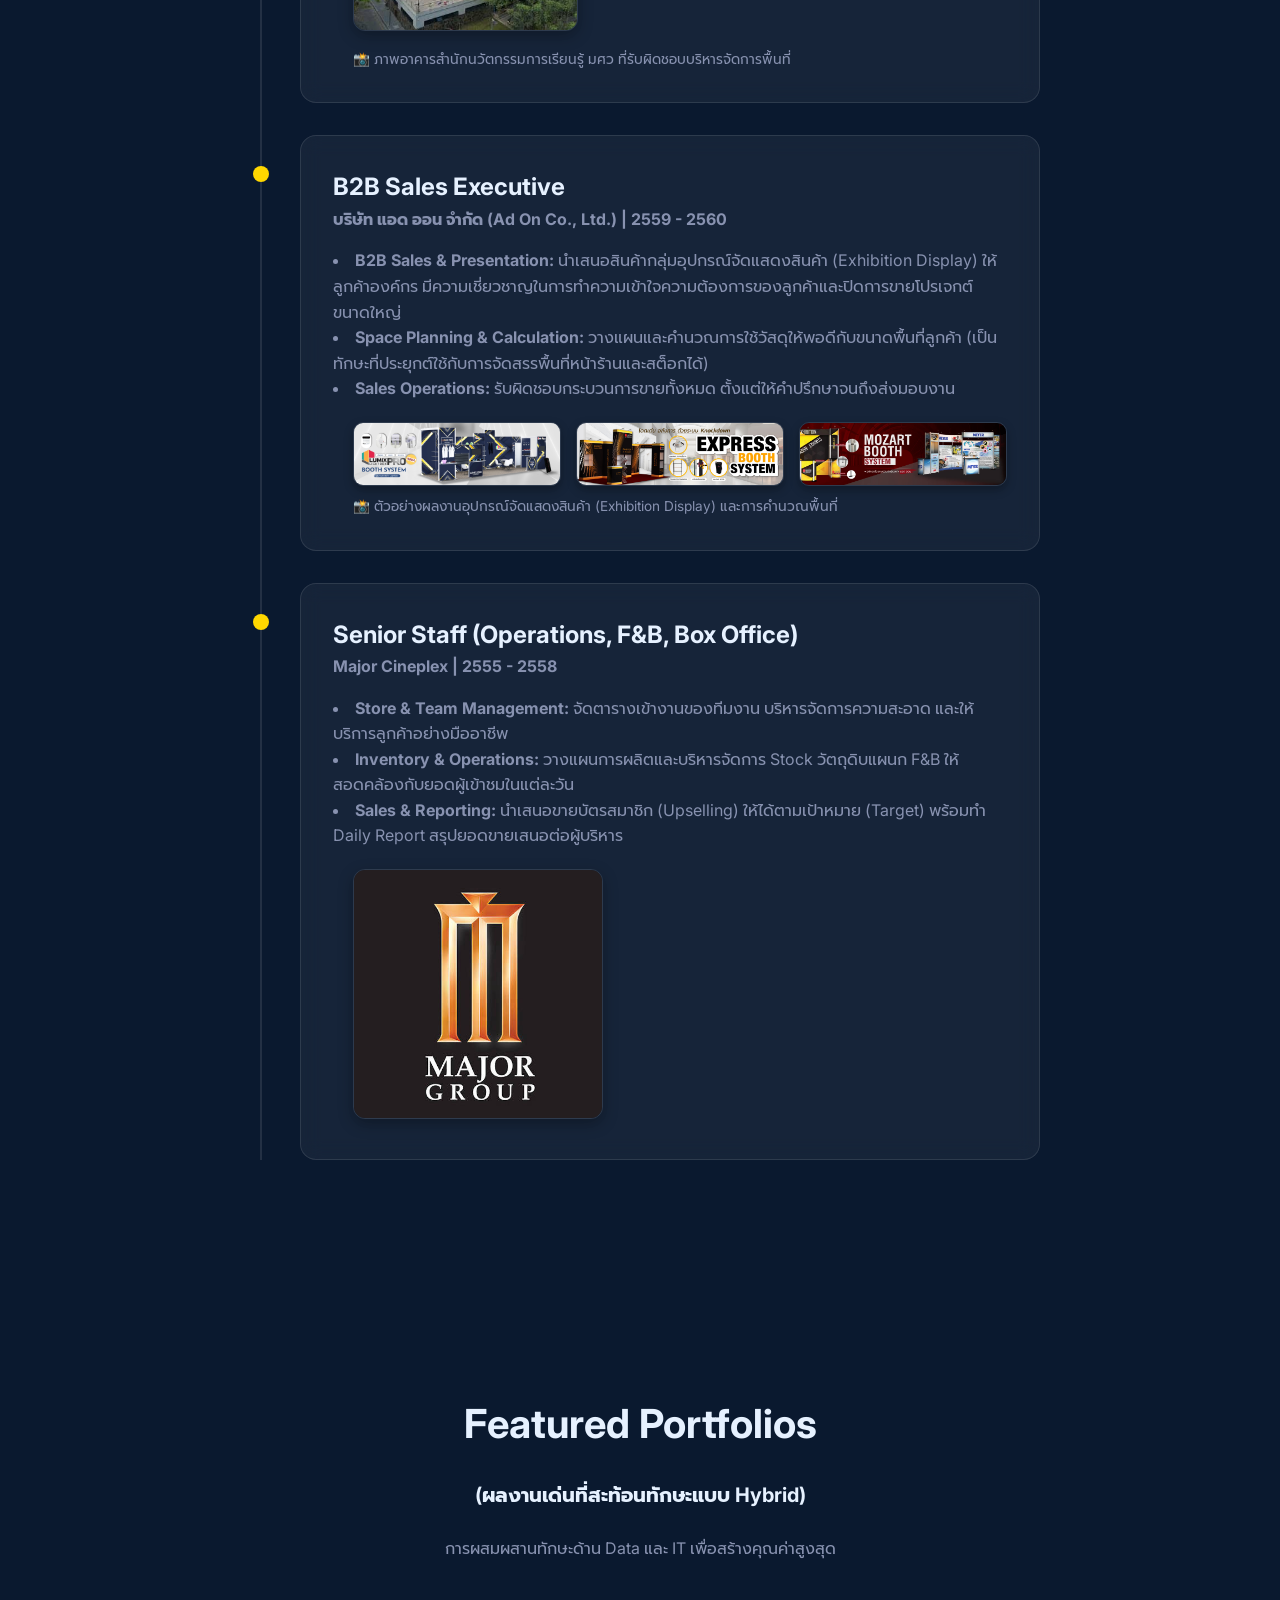
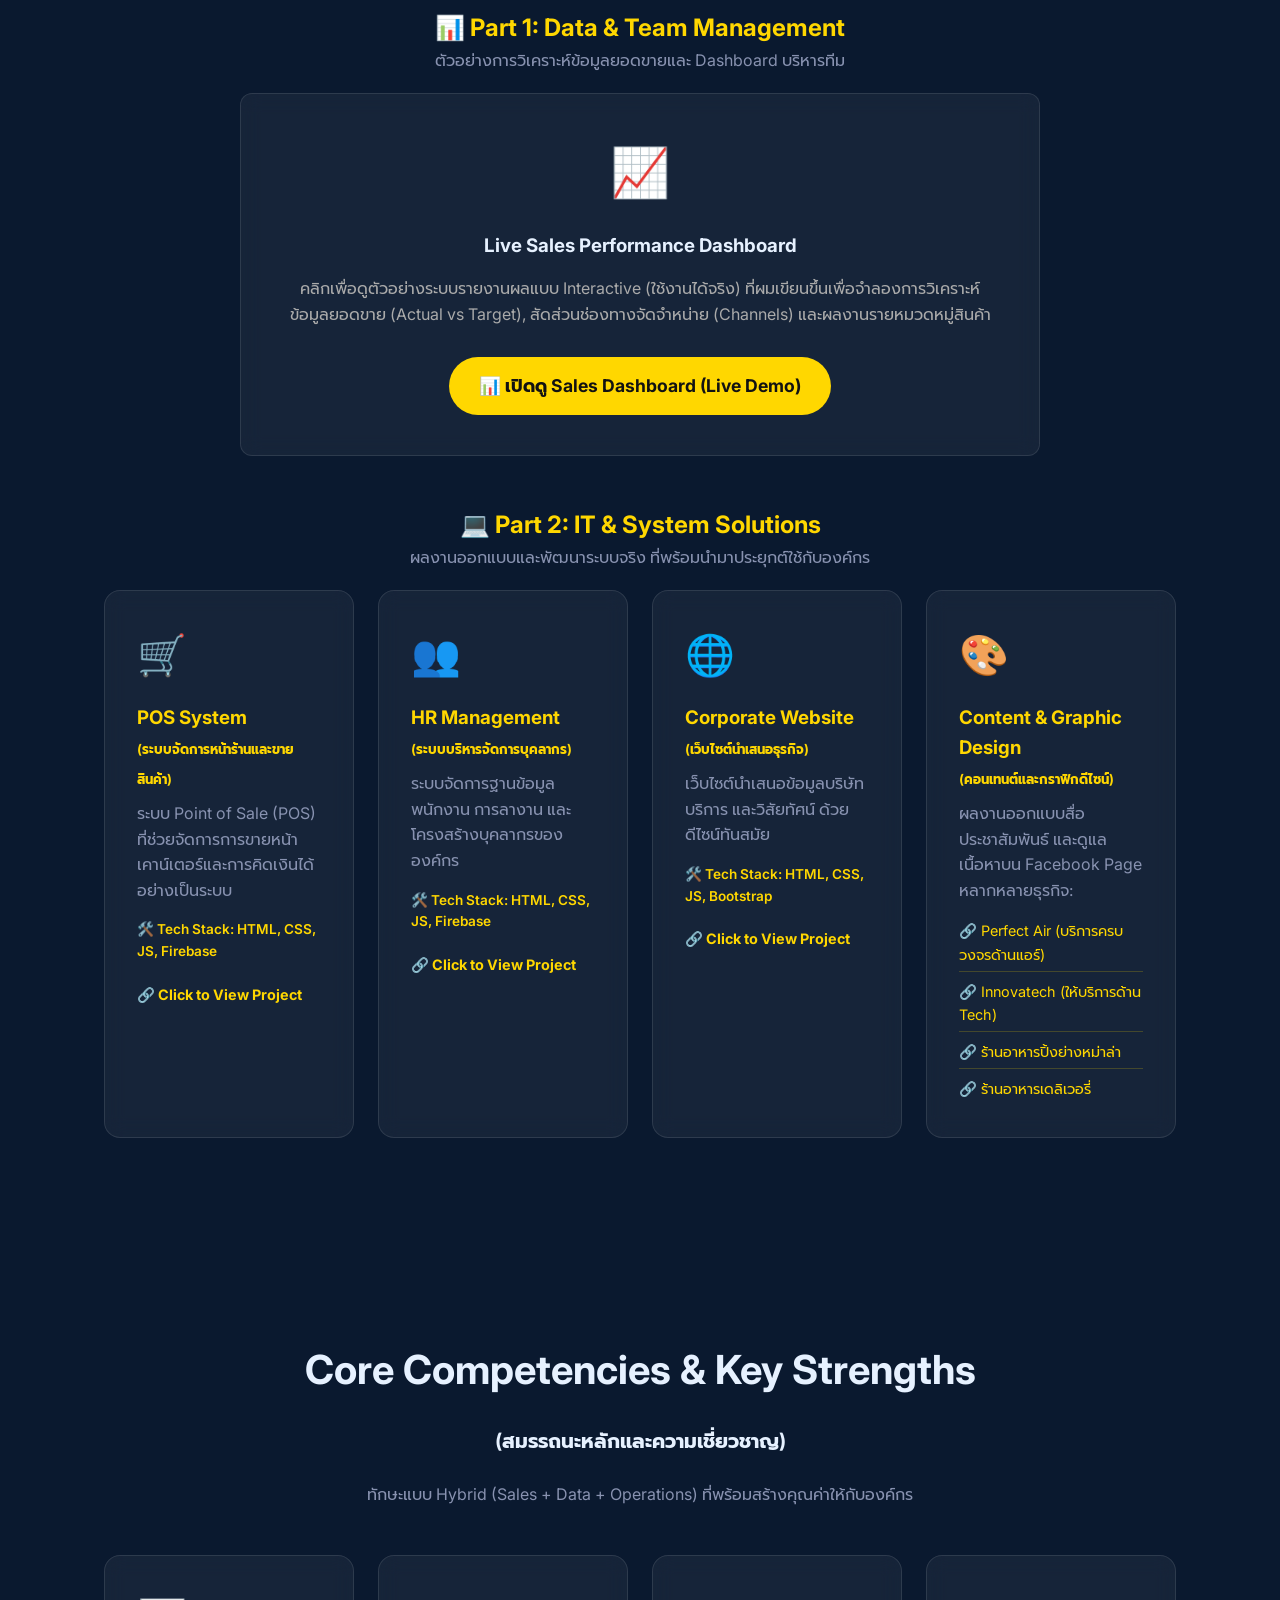
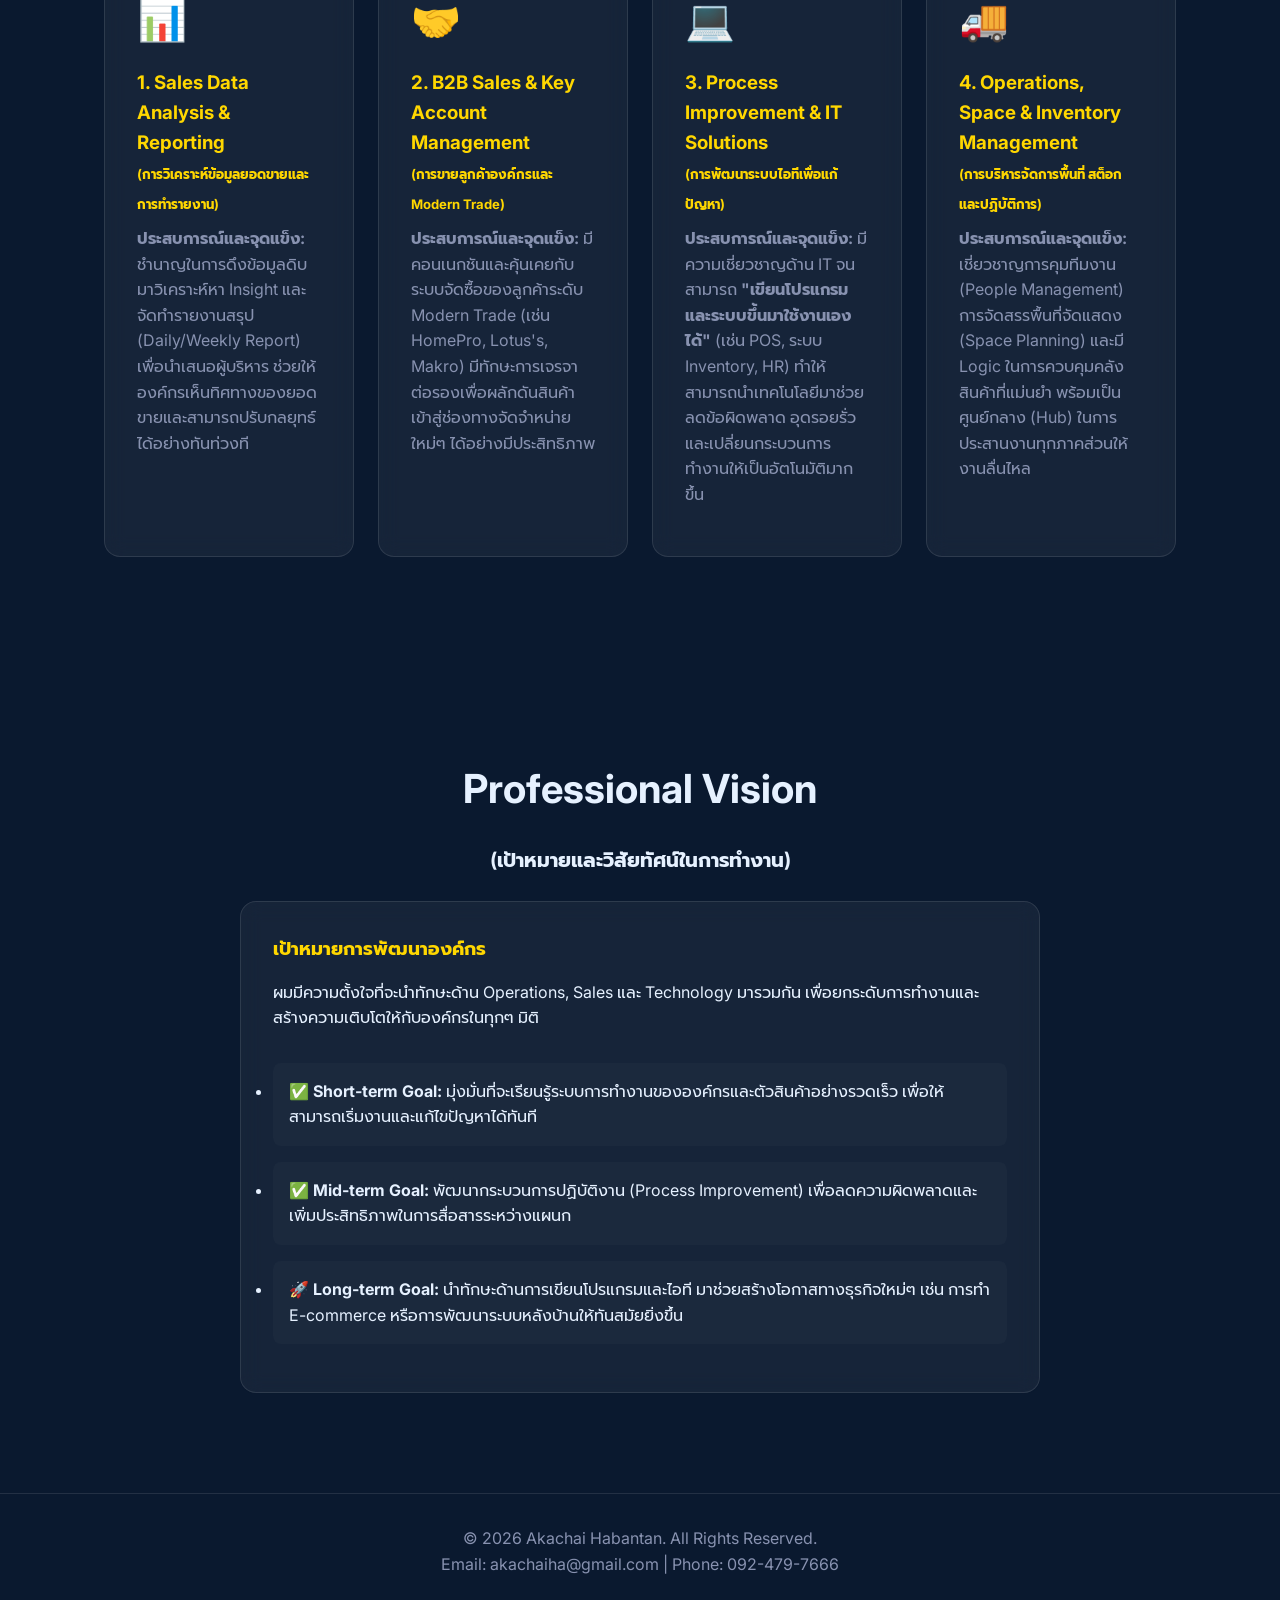
==== commit f107a797: "Finalize portfolio setup, dashboard, and A4 resume" ====
--- a/index.html
+++ b/index.html
@@ -28,8 +28,8 @@
         <div class="hero-content">
             <div class="hero-profile-container">
                 <div class="hero-text">
-                    <h2 class="subtitle">Data-Driven Professional</h2>
-                    <h1 class="title" style="line-height: 1.2;">Sales Data Analyst &<br>Operations Manager<br><span style="font-size: 0.4em; color: var(--text-muted); display: block; margin-top: 10px;">(ผู้เชี่ยวชาญด้านการวิเคราะห์ข้อมูลยอดขายและปฏิบัติการ)</span></h1>
+                    <h2 class="subtitle">Hybrid Professional</h2>
+                    <h1 class="title" style="line-height: 1.2;">Operations, Sales,<br>Data & Management<br><span style="font-size: 0.4em; color: var(--text-muted); display: block; margin-top: 10px;">(ผสานทักษะด้านปฏิบัติการ การขาย วิเคราะห์ข้อมูล และบริหารจัดการ)</span></h1>
                     <p class="description">
                         สวัสดีครับ ผม <strong>Akachai Habantan</strong> ผู้เชี่ยวชาญที่มีประสบการณ์แบบผสมผสาน (Hybrid Skills) 
                         ตั้งแต่การวิเคราะห์ข้อมูลยอดขาย (Data Analysis), การเจรจาธุรกิจ B2B ไปจนถึง <strong>การพัฒนาระบบไอทีด้วยตนเอง</strong> 
@@ -41,6 +41,11 @@
                     <div class="contact-info">
                         <p>📞 <strong>092-479-7666</strong></p>
                         <p>📧 <strong>akachaiha@gmail.com</strong></p>
+                        <div style="text-align: center; margin-top: 25px;">
+                            <a href="Akachai_Resume.html" target="_blank" style="display: inline-block; background-color: var(--accent); color: #121212; padding: 12px 25px; border-radius: 30px; text-decoration: none; font-weight: bold; font-size: 0.9rem; transition: all 0.3s; box-shadow: 0 4px 15px rgba(255,215,0,0.3);" onmouseover="this.style.transform='scale(1.05)'; this.style.boxShadow='0 0 20px rgba(255,215,0,0.6)'" onmouseout="this.style.transform='scale(1)'; this.style.boxShadow='0 4px 15px rgba(255,215,0,0.3)'">
+                                📥 เปิดดู / บันทึก Resume (PDF)
+                            </a>
+                        </div>
                     </div>
                 </div>
             </div>
@@ -69,7 +74,7 @@
             <div class="jd-card glass" style="text-align: center;">
                 <div class="jd-icon">🎓</div>
                 <h3 style="font-size: 1.2rem;">ปริญญาตรี สาขาเทคนิคการตลาด</h3>
-                <p>มหาวิทยาลัยรัตนบัณฑิต</p>
+                <p>มหาวิทยาลัยรัตนบัณฑิต (สำเร็จการศึกษา: 2558)</p>
             </div>
             <div class="jd-card glass" style="text-align: center;">
                 <div class="jd-icon">🏫</div>
@@ -87,7 +92,7 @@
             <div class="timeline-item glass">
                 <div class="timeline-dot"></div>
                 <h3 class="job-title">Medical Representative (B2B Direct Sales)</h3>
-                <h4 class="company-name">บริษัท มิสเตอร์ เบอร์ จำกัด (Mr. Bur) | 2568</h4>
+                <h4 class="company-name">บริษัท มิสเตอร์ เบอร์ จำกัด (Mr. Bur) | ก.ค. 2568 - ธ.ค. 2568</h4>
                 <ul class="job-details">
                     <li><strong>Direct Sales & Target Achievement:</strong> เข้าพบแพทย์ตามคลินิกและโรงพยาบาล (Direct Sales) เพื่อนำเสนอเครื่องมือแพทย์ และผลักดันยอดขายให้บรรลุตามเป้าหมาย (Sales Target)</li>
                     <li><strong>Professional B2B Relationship:</strong> มีทักษะการนำเสนอและสร้างความสัมพันธ์กับลูกค้าระดับเชี่ยวชาญ (Professional Client) ซึ่งสามารถนำมาประยุกต์ใช้กับการดูแลลูกค้ารายใหญ่ (Key Accounts) ขององค์กรได้อย่างมืออาชีพ</li>
@@ -98,7 +103,7 @@
             <div class="timeline-item glass">
                 <div class="timeline-dot"></div>
                 <h3 class="job-title">Sales Executive (Modern Trade)</h3>
-                <h4 class="company-name">Mahn Co., Ltd. | 2568</h4>
+                <h4 class="company-name">Mahn Co., Ltd. | ม.ค. 2568 - มิ.ย. 2568</h4>
                 <ul class="job-details">
                     <li><strong>Modern Trade Pitching:</strong> ติดต่อเจรจากับฝ่ายจัดซื้อของห้างสรรพสินค้า (Modern Trade) เพื่อนำเสนอและผลักดันสินค้าให้ได้วางจำหน่ายในพื้นที่ห้าง</li>
                     <li><strong>Business Negotiation:</strong> เข้าใจกระบวนการจัดซื้อของห้างสรรพสินค้าชั้นนำ และมีทักษะการเจรจาต่อรองที่ยอดเยี่ยม พร้อมเป็นกำลังสำคัญในการขยายช่องทางการจัดจำหน่าย (Distribution Channel) ให้กับธุรกิจ</li>
@@ -162,21 +167,45 @@
                     <li><strong>Inventory & Operations:</strong> วางแผนการผลิตและบริหารจัดการ Stock วัตถุดิบแผนก F&B ให้สอดคล้องกับยอดผู้เข้าชมในแต่ละวัน</li>
                     <li><strong>Sales & Reporting:</strong> นำเสนอขายบัตรสมาชิก (Upselling) ให้ได้ตามเป้าหมาย (Target) พร้อมทำ Daily Report สรุปยอดขายเสนอต่อผู้บริหาร</li>
                 </ul>
+                <div style="margin-top: 20px; text-align: left; margin-left: 20px;">
+                    <img src="image/mg.jpg" alt="Major Cineplex" style="max-width: 100%; max-height: 250px; border-radius: 12px; border: 1px solid var(--glass-border); box-shadow: 0 5px 15px rgba(0,0,0,0.3);">
+                </div>
             </div>
         </div>
     </section>
 
     <!-- Section: Projects & Portfolio -->
     <section id="projects" class="section fade-in">
-        <h2 class="section-title">IT Projects & Portfolios<br><span style="font-size: 0.5em;">(ผลงานพัฒนาระบบและเว็บไซต์)</span></h2>
-        <p class="section-subtitle">ผลงานออกแบบและพัฒนาระบบจริง ที่พร้อมนำมาประยุกต์ใช้กับองค์กร</p>
+        <h2 class="section-title">Featured Portfolios<br><span style="font-size: 0.5em;">(ผลงานเด่นที่สะท้อนทักษะแบบ Hybrid)</span></h2>
+        <p class="section-subtitle">การผสมผสานทักษะด้าน Data และ IT เพื่อสร้างคุณค่าสูงสุด</p>
         
+        <!-- Part 1: Data -->
+        <h3 style="text-align: center; margin-top: 40px; color: var(--accent); font-size: 1.5rem;">📊 Part 1: Data & Team Management</h3>
+        <p style="text-align: center; color: var(--text-muted); margin-bottom: 20px;">ตัวอย่างการวิเคราะห์ข้อมูลยอดขายและ Dashboard บริหารทีม</p>
+        
+        <div style="text-align: center; margin-bottom: 50px;">
+            <div class="glass" style="display: inline-block; padding: 40px; border-radius: 12px; max-width: 800px;">
+                <div style="font-size: 3rem; margin-bottom: 20px;">📈</div>
+                <h3 style="margin-bottom: 15px;">Live Sales Performance Dashboard</h3>
+                <p style="color: #aaa; margin-bottom: 30px; line-height: 1.6;">
+                    คลิกเพื่อดูตัวอย่างระบบรายงานผลแบบ Interactive (ใช้งานได้จริง) ที่ผมเขียนขึ้นเพื่อจำลองการวิเคราะห์ข้อมูลยอดขาย (Actual vs Target), สัดส่วนช่องทางจัดจำหน่าย (Channels) และผลงานรายหมวดหมู่สินค้า 
+                </p>
+                <a href="salesdata.html" style="background-color: var(--accent); color: #121212; padding: 15px 30px; border-radius: 30px; text-decoration: none; font-weight: bold; font-size: 1.1rem; transition: transform 0.3s; display: inline-block;" onmouseover="this.style.transform='scale(1.05)'" onmouseout="this.style.transform='scale(1)'">
+                    📊 เปิดดู Sales Dashboard (Live Demo)
+                </a>
+            </div>
+        </div>
+
+        <!-- Part 2: IT (Existing) -->
+        <h3 style="text-align: center; margin-top: 40px; color: var(--accent); font-size: 1.5rem;">💻 Part 2: IT & System Solutions</h3>
+        <p style="text-align: center; color: var(--text-muted); margin-bottom: 20px;">ผลงานออกแบบและพัฒนาระบบจริง ที่พร้อมนำมาประยุกต์ใช้กับองค์กร</p>
         <div class="grid-container">
             <a href="http://vegetaable-11b8f.web.app" target="_blank" style="text-decoration: none; color: inherit; display: block;">
                 <div class="jd-card glass" style="height: 100%;">
                     <div class="jd-icon">🛒</div>
                     <h3>POS System<br><span style="font-size: 0.7em;">(ระบบจัดการหน้าร้านและขายสินค้า)</span></h3>
                     <p>ระบบ Point of Sale (POS) ที่ช่วยจัดการการขายหน้าเคาน์เตอร์และการคิดเงินได้อย่างเป็นระบบ</p>
+                    <p style="font-size: 0.85em; color: var(--accent); margin-top: 15px; font-weight: 600;">🛠️ Tech Stack: HTML, CSS, JS, Firebase</p>
                     <div style="margin-top: 20px; color: var(--accent); font-weight: bold; font-size: 0.9em;">🔗 Click to View Project</div>
                 </div>
             </a>
@@ -186,6 +215,7 @@
                     <div class="jd-icon">👥</div>
                     <h3>HR Management<br><span style="font-size: 0.7em;">(ระบบบริหารจัดการบุคลากร)</span></h3>
                     <p>ระบบจัดการฐานข้อมูลพนักงาน การลางาน และโครงสร้างบุคลากรขององค์กร</p>
+                    <p style="font-size: 0.85em; color: var(--accent); margin-top: 15px; font-weight: 600;">🛠️ Tech Stack: HTML, CSS, JS, Firebase</p>
                     <div style="margin-top: 20px; color: var(--accent); font-weight: bold; font-size: 0.9em;">🔗 Click to View Project</div>
                 </div>
             </a>
@@ -195,6 +225,7 @@
                     <div class="jd-icon">🌐</div>
                     <h3>Corporate Website<br><span style="font-size: 0.7em;">(เว็บไซต์นำเสนอธุรกิจ)</span></h3>
                     <p>เว็บไซต์นำเสนอข้อมูลบริษัท บริการ และวิสัยทัศน์ ด้วยดีไซน์ทันสมัย</p>
+                    <p style="font-size: 0.85em; color: var(--accent); margin-top: 15px; font-weight: 600;">🛠️ Tech Stack: HTML, CSS, JS, Bootstrap</p>
                     <div style="margin-top: 20px; color: var(--accent); font-weight: bold; font-size: 0.9em;">🔗 Click to View Project</div>
                 </div>
             </a>
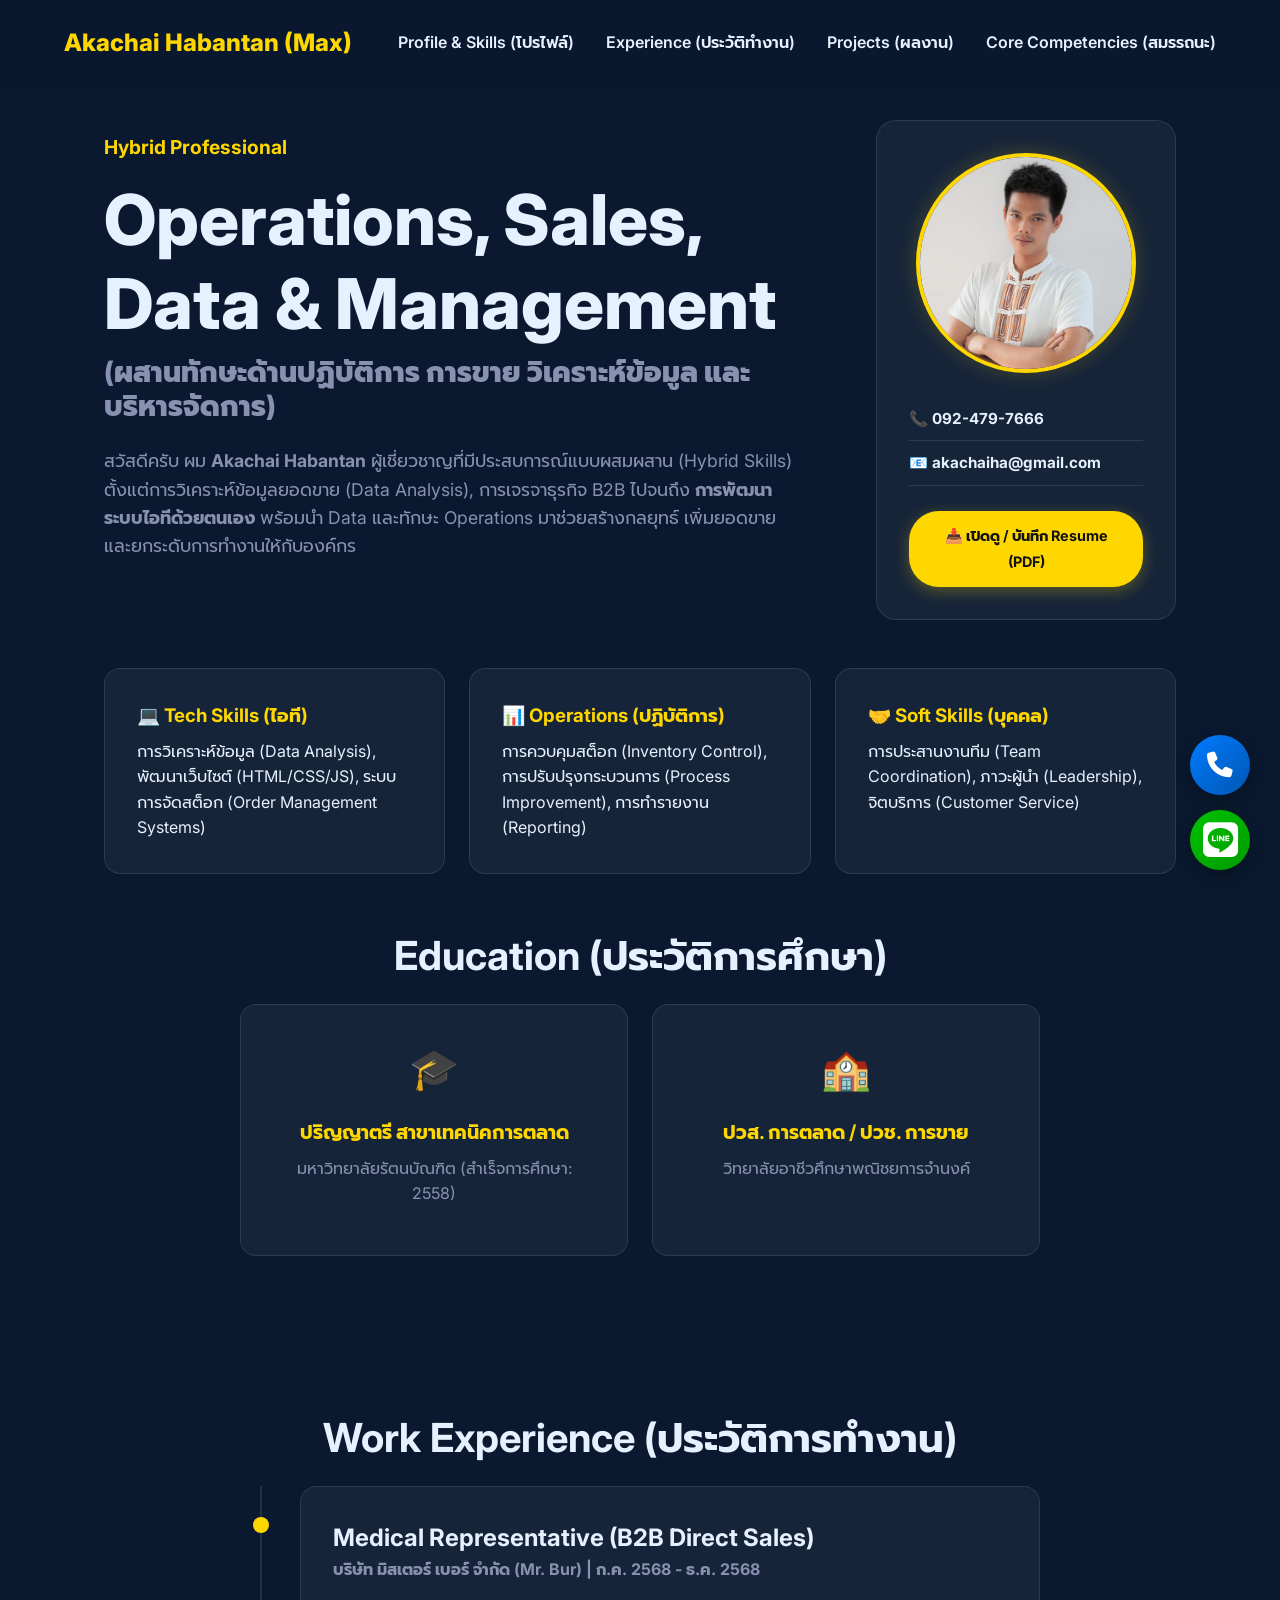
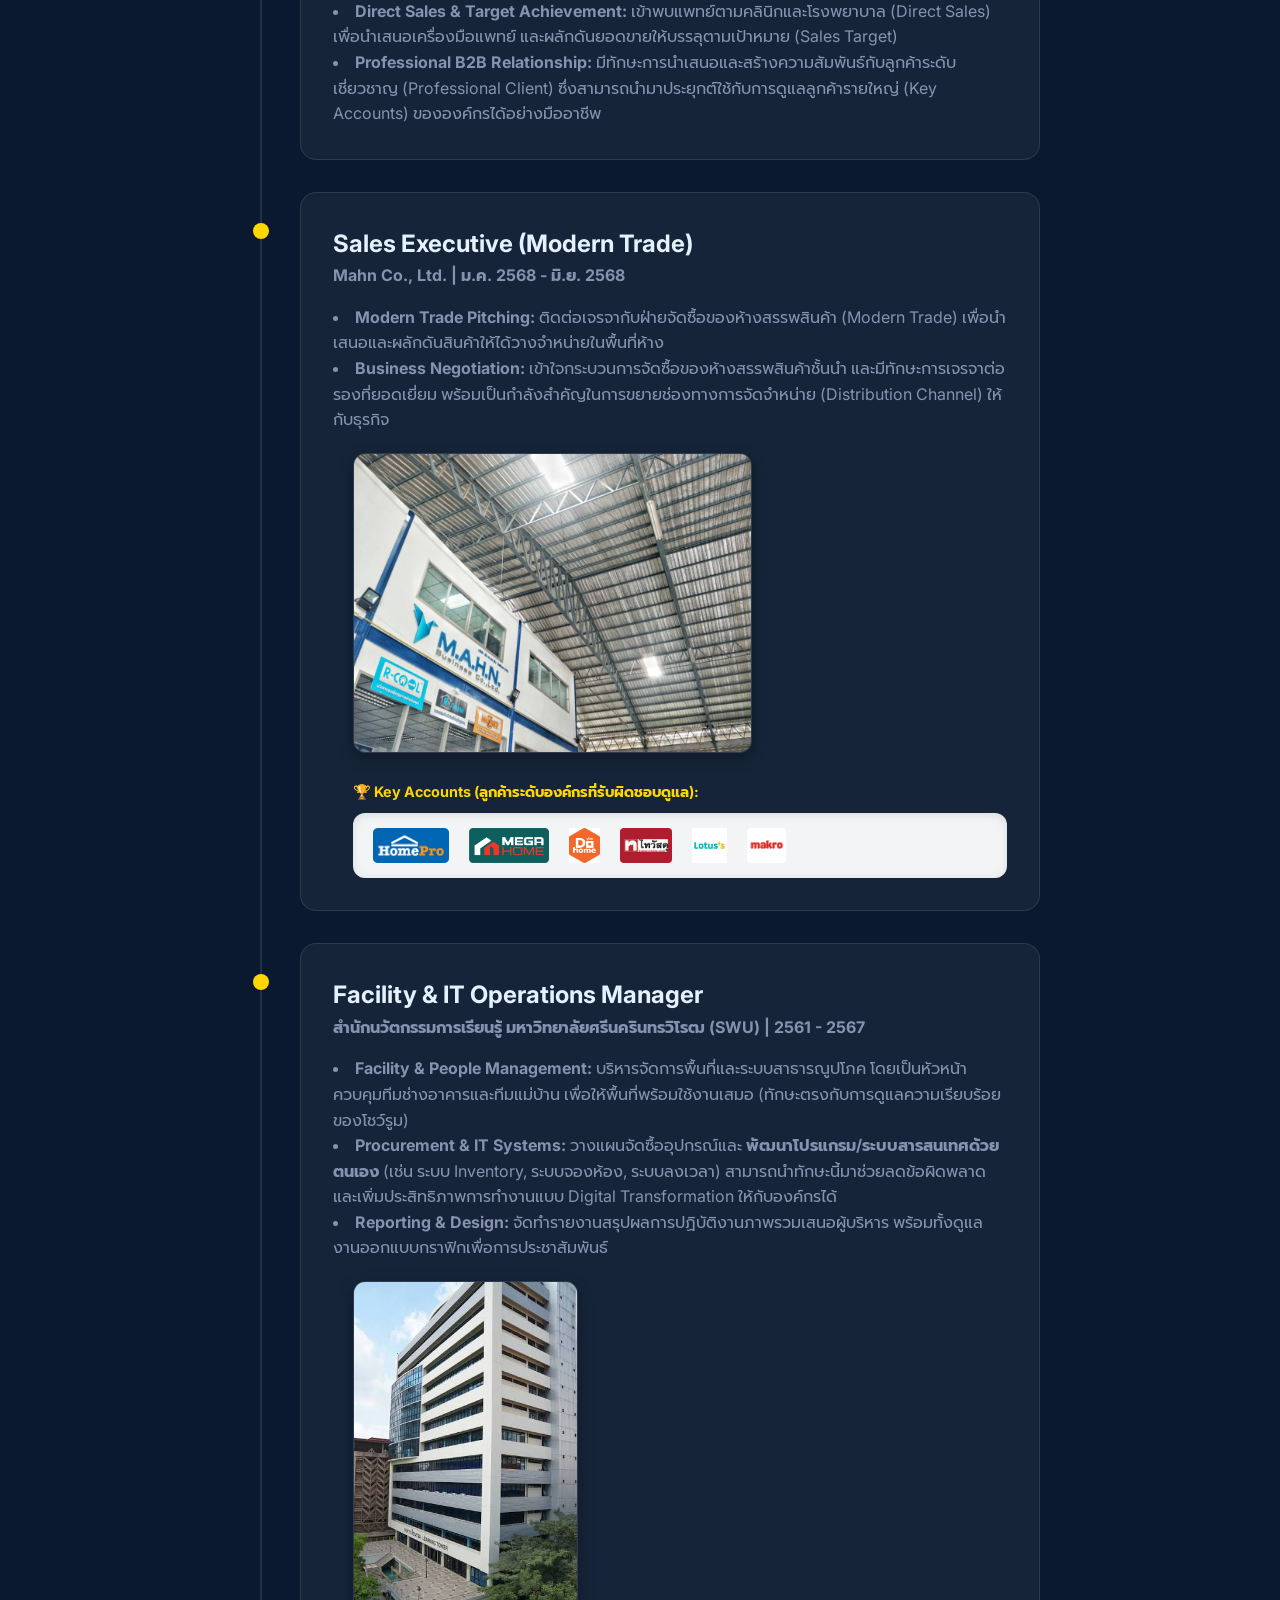
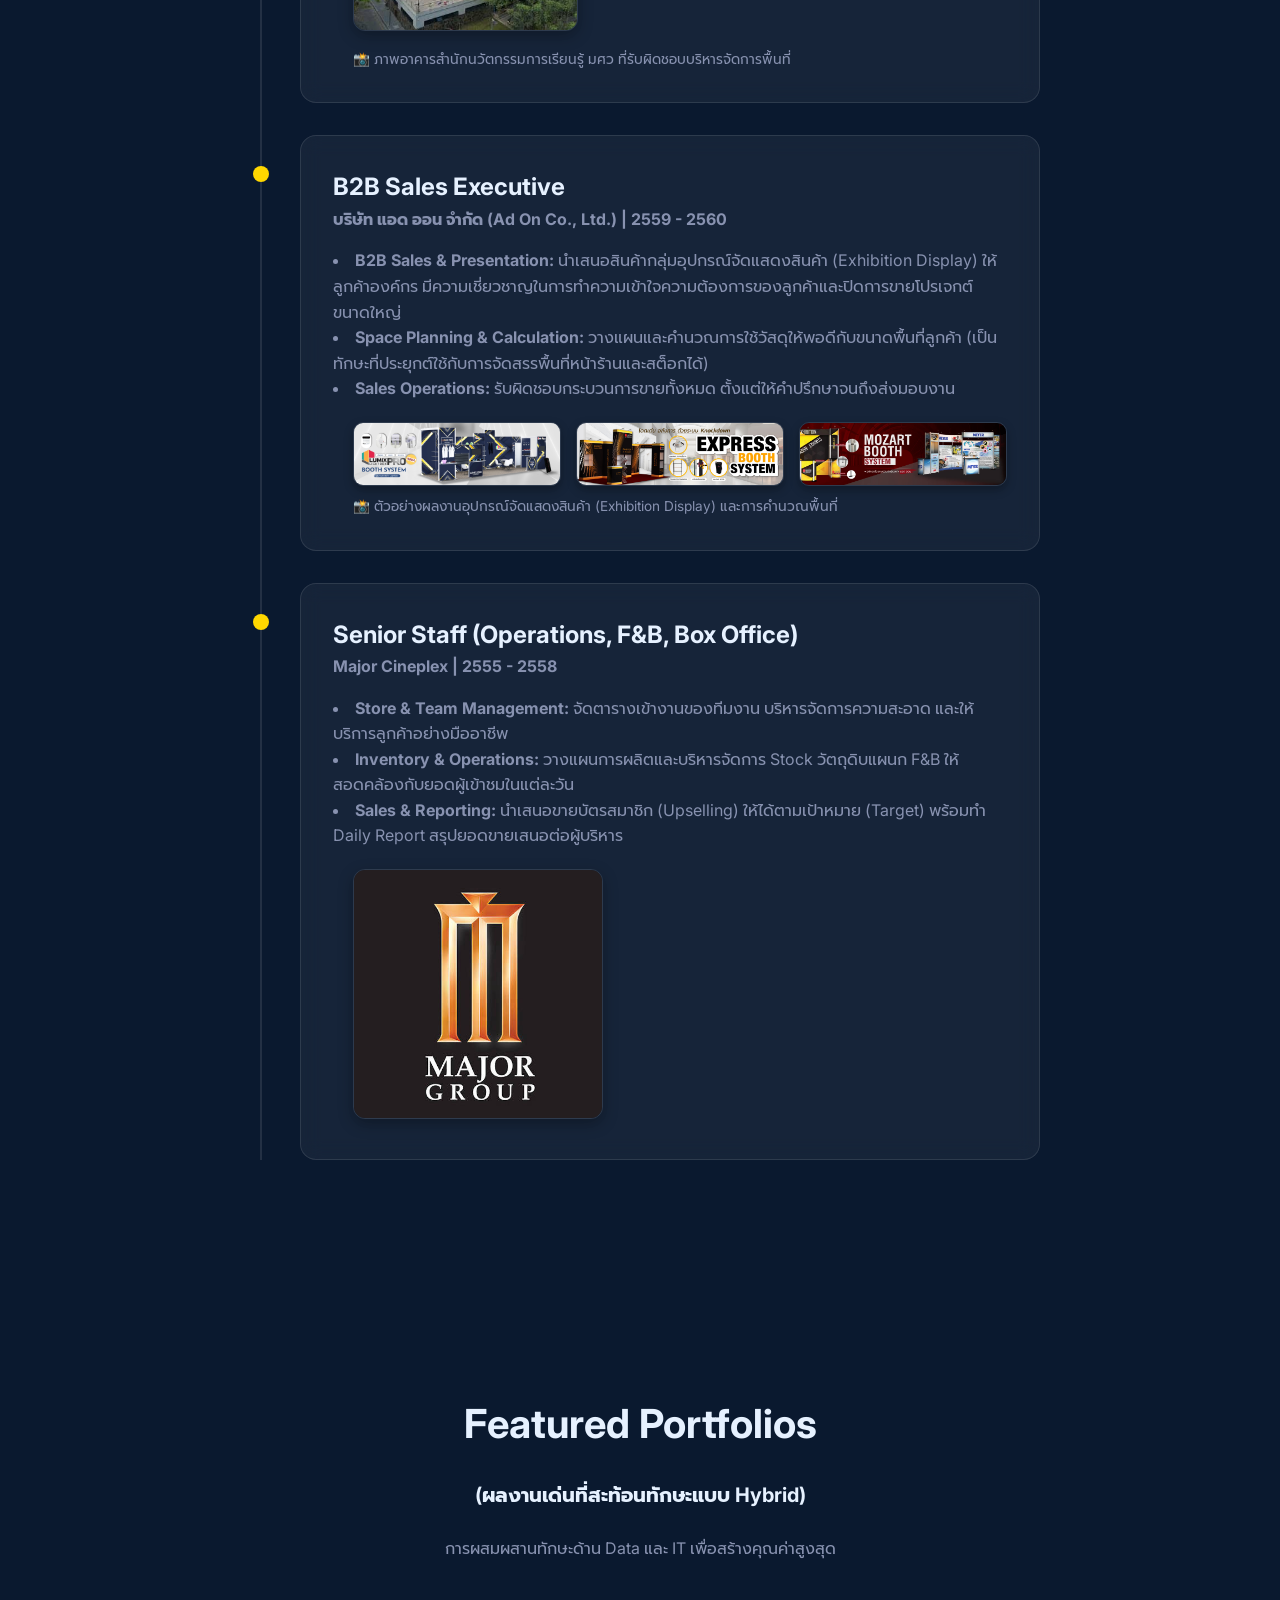
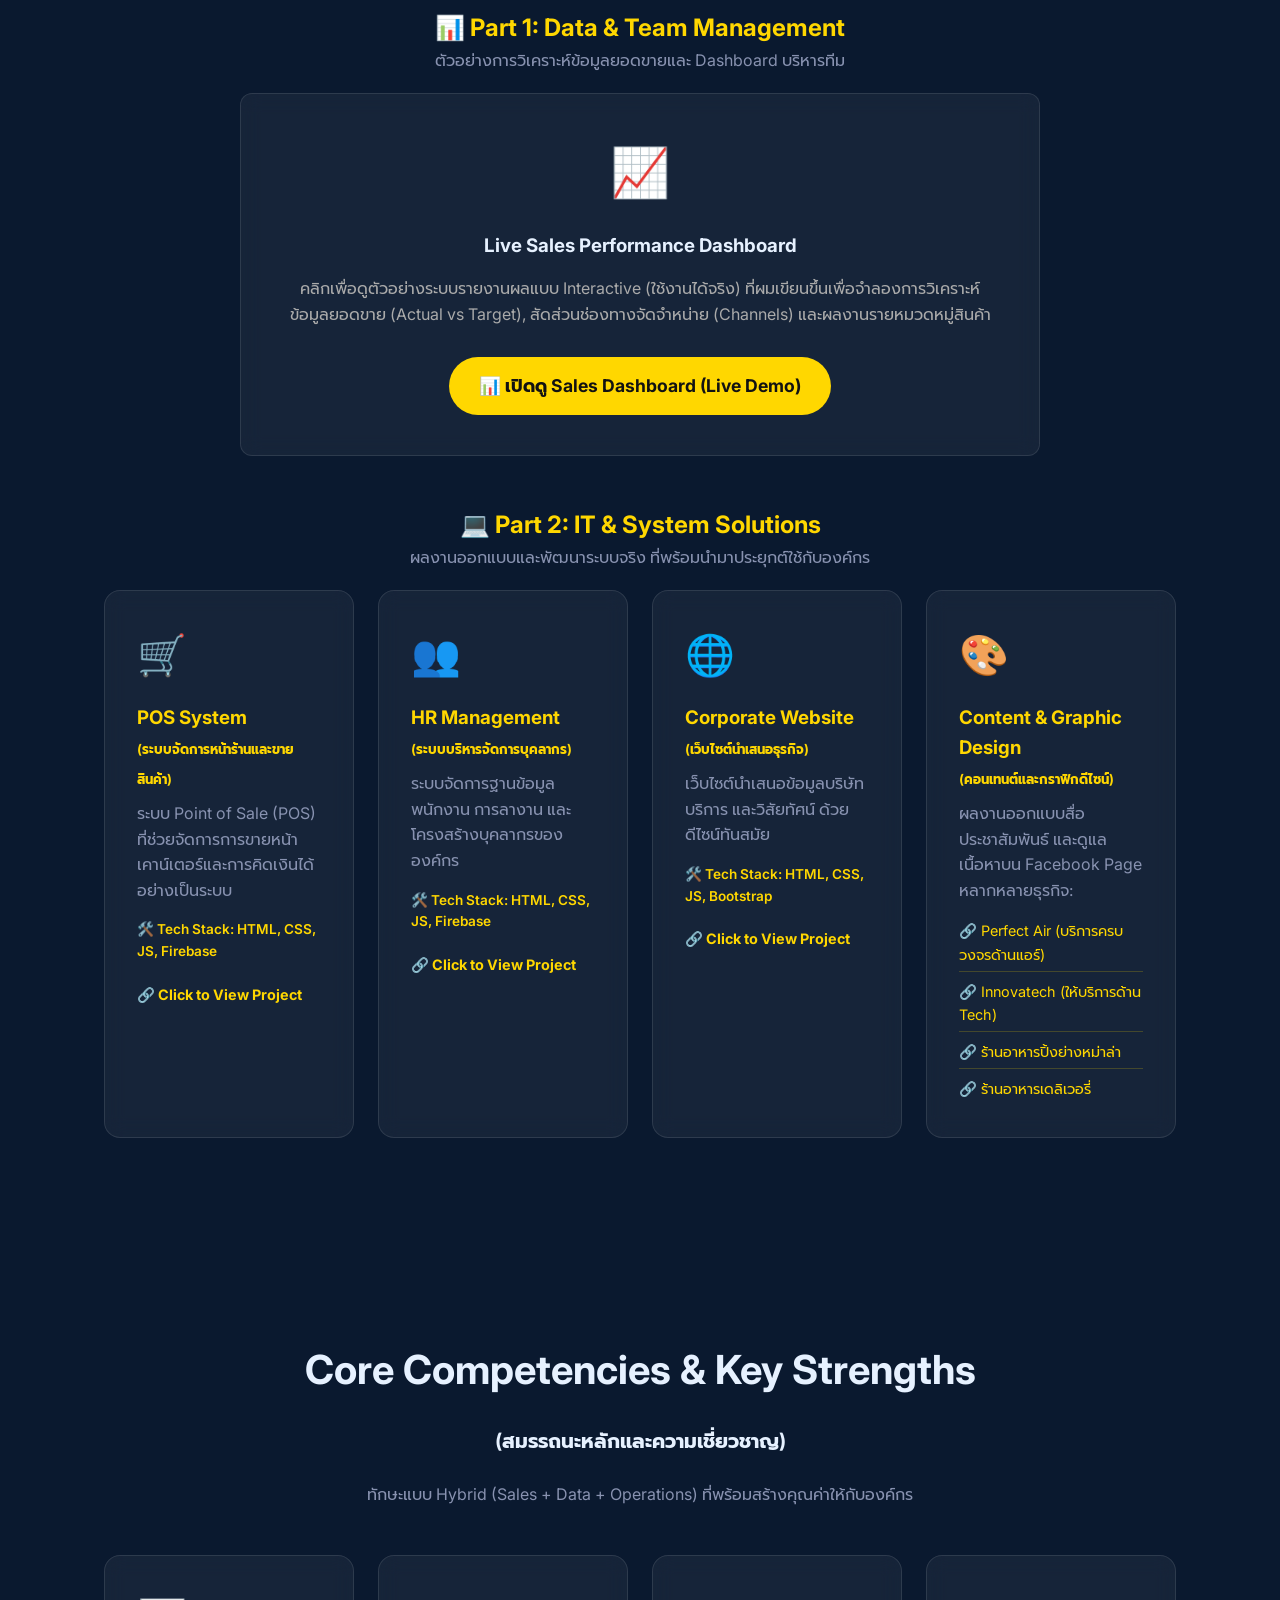
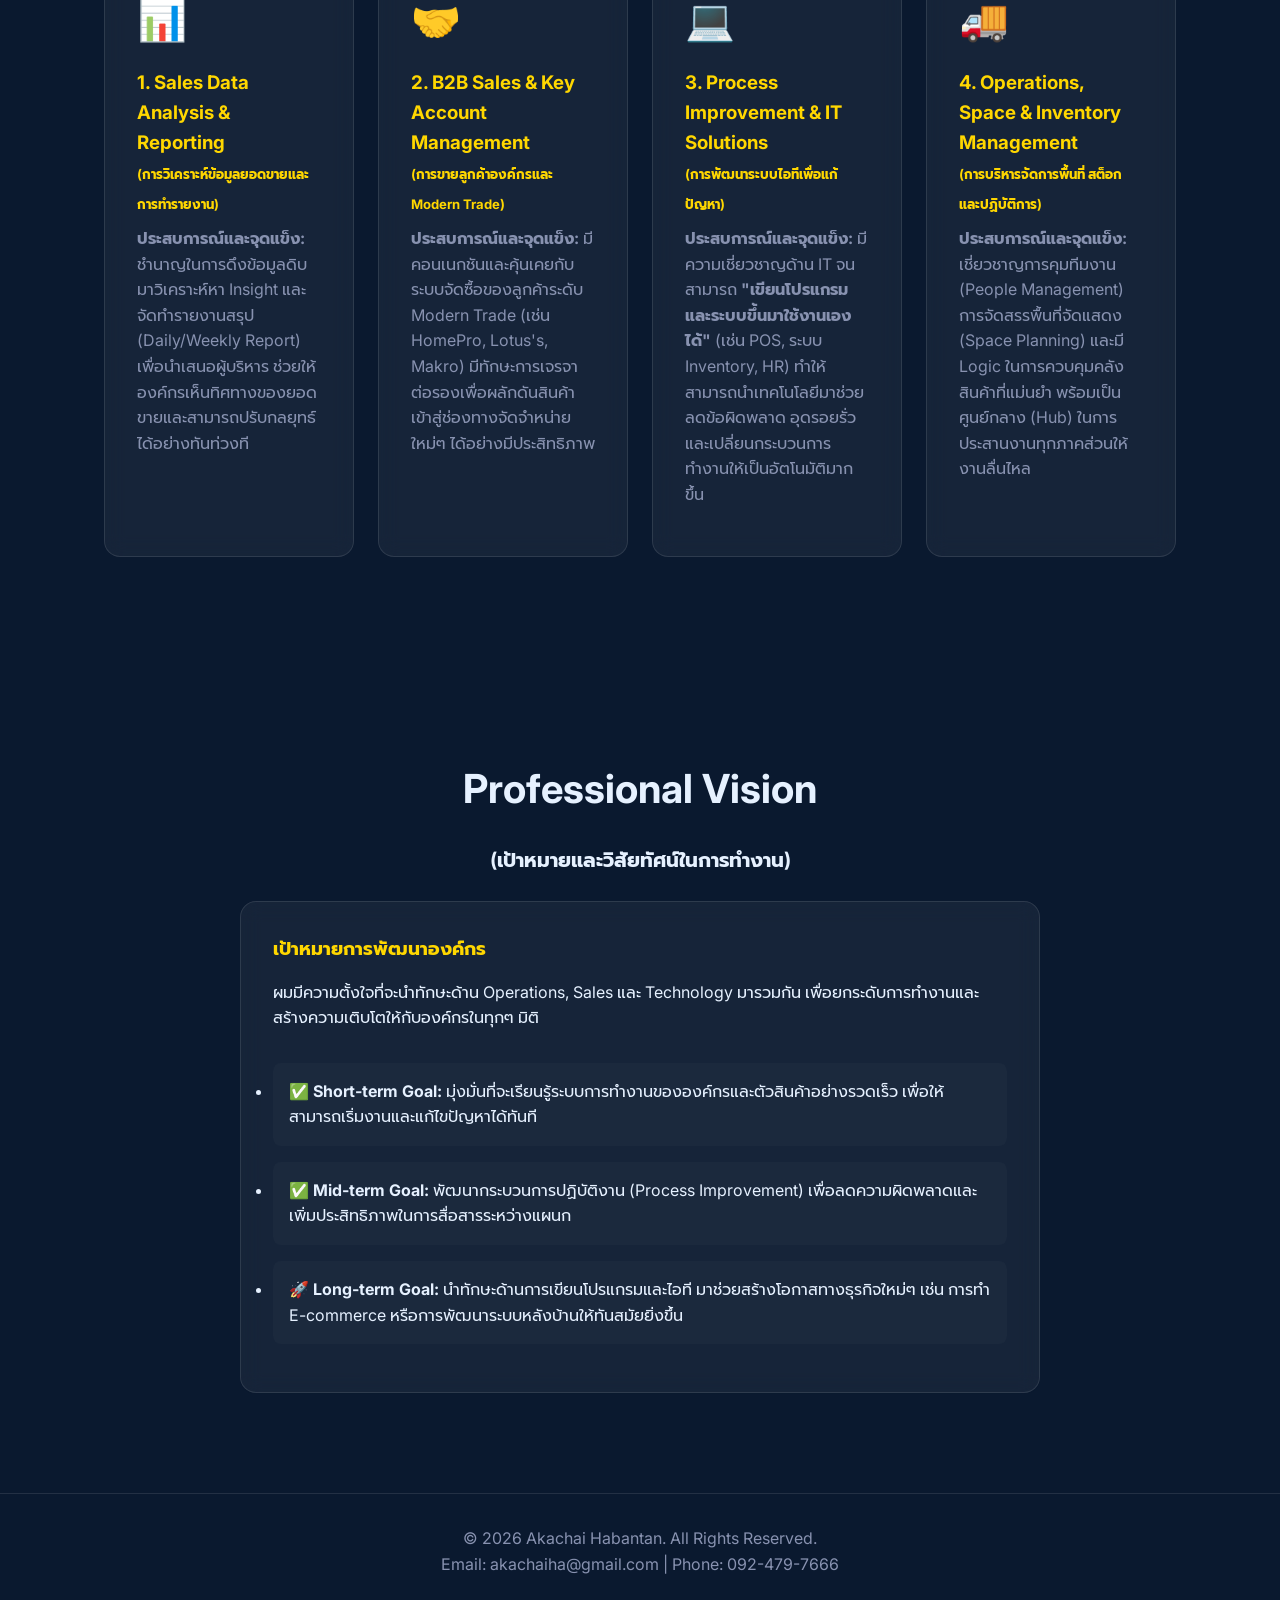
==== commit b5008860: "Update floating buttons with FontAwesome icons and real LINE URL" ====
--- a/index.html
+++ b/index.html
@@ -8,6 +8,7 @@
     <link rel="preconnect" href="https://fonts.googleapis.com">
     <link rel="preconnect" href="https://fonts.gstatic.com" crossorigin>
     <link href="https://fonts.googleapis.com/css2?family=Inter:wght@300;400;600;800&family=Prompt:wght@300;400;600;800&display=swap" rel="stylesheet">
+    <link rel="stylesheet" href="https://cdnjs.cloudflare.com/ajax/libs/font-awesome/6.4.2/css/all.min.css">
     <link rel="stylesheet" href="style.css">
 </head>
 <body>
@@ -298,6 +299,16 @@
         <p>Email: akachaiha@gmail.com | Phone: 092-479-7666</p>
     </footer>
 
+    <!-- Floating Contact Buttons -->
+    <div class="floating-contact">
+        <a href="tel:0924797666" class="float-btn phone-btn" title="โทรหา Akachai">
+            <i class="fa-solid fa-phone" style="font-size: 1.6rem;"></i>
+        </a>
+        <a href="https://line.me/ti/p/htYYhK-o1q" target="_blank" class="float-btn line-btn" title="แชทผ่าน LINE">
+            <i class="fa-brands fa-line" style="font-size: 2.2rem;"></i>
+        </a>
+    </div>
+
     <script src="script.js"></script>
 </body>
 </html>
--- a/style.css
+++ b/style.css
@@ -100,3 +100,38 @@
     .glass { padding: 1.2rem; }
     .job-title { font-size: 1.2rem; }
 }
+
+/* Floating Contact Buttons */
+.floating-contact {
+    position: fixed;
+    bottom: 30px;
+    right: 30px;
+    display: flex;
+    flex-direction: column;
+    gap: 15px;
+    z-index: 9999;
+}
+.float-btn {
+    width: 60px;
+    height: 60px;
+    border-radius: 50%;
+    display: flex;
+    justify-content: center;
+    align-items: center;
+    font-size: 1.8rem;
+    color: white;
+    text-decoration: none;
+    box-shadow: 0 5px 15px rgba(0,0,0,0.3);
+    transition: transform 0.3s ease, box-shadow 0.3s ease;
+    cursor: pointer;
+}
+.float-btn:hover {
+    transform: scale(1.1) translateY(-5px);
+    box-shadow: 0 8px 20px rgba(0,0,0,0.4);
+}
+.phone-btn {
+    background: linear-gradient(135deg, #007bff, #0056b3);
+}
+.line-btn {
+    background: linear-gradient(135deg, #00c300, #009900);
+}
